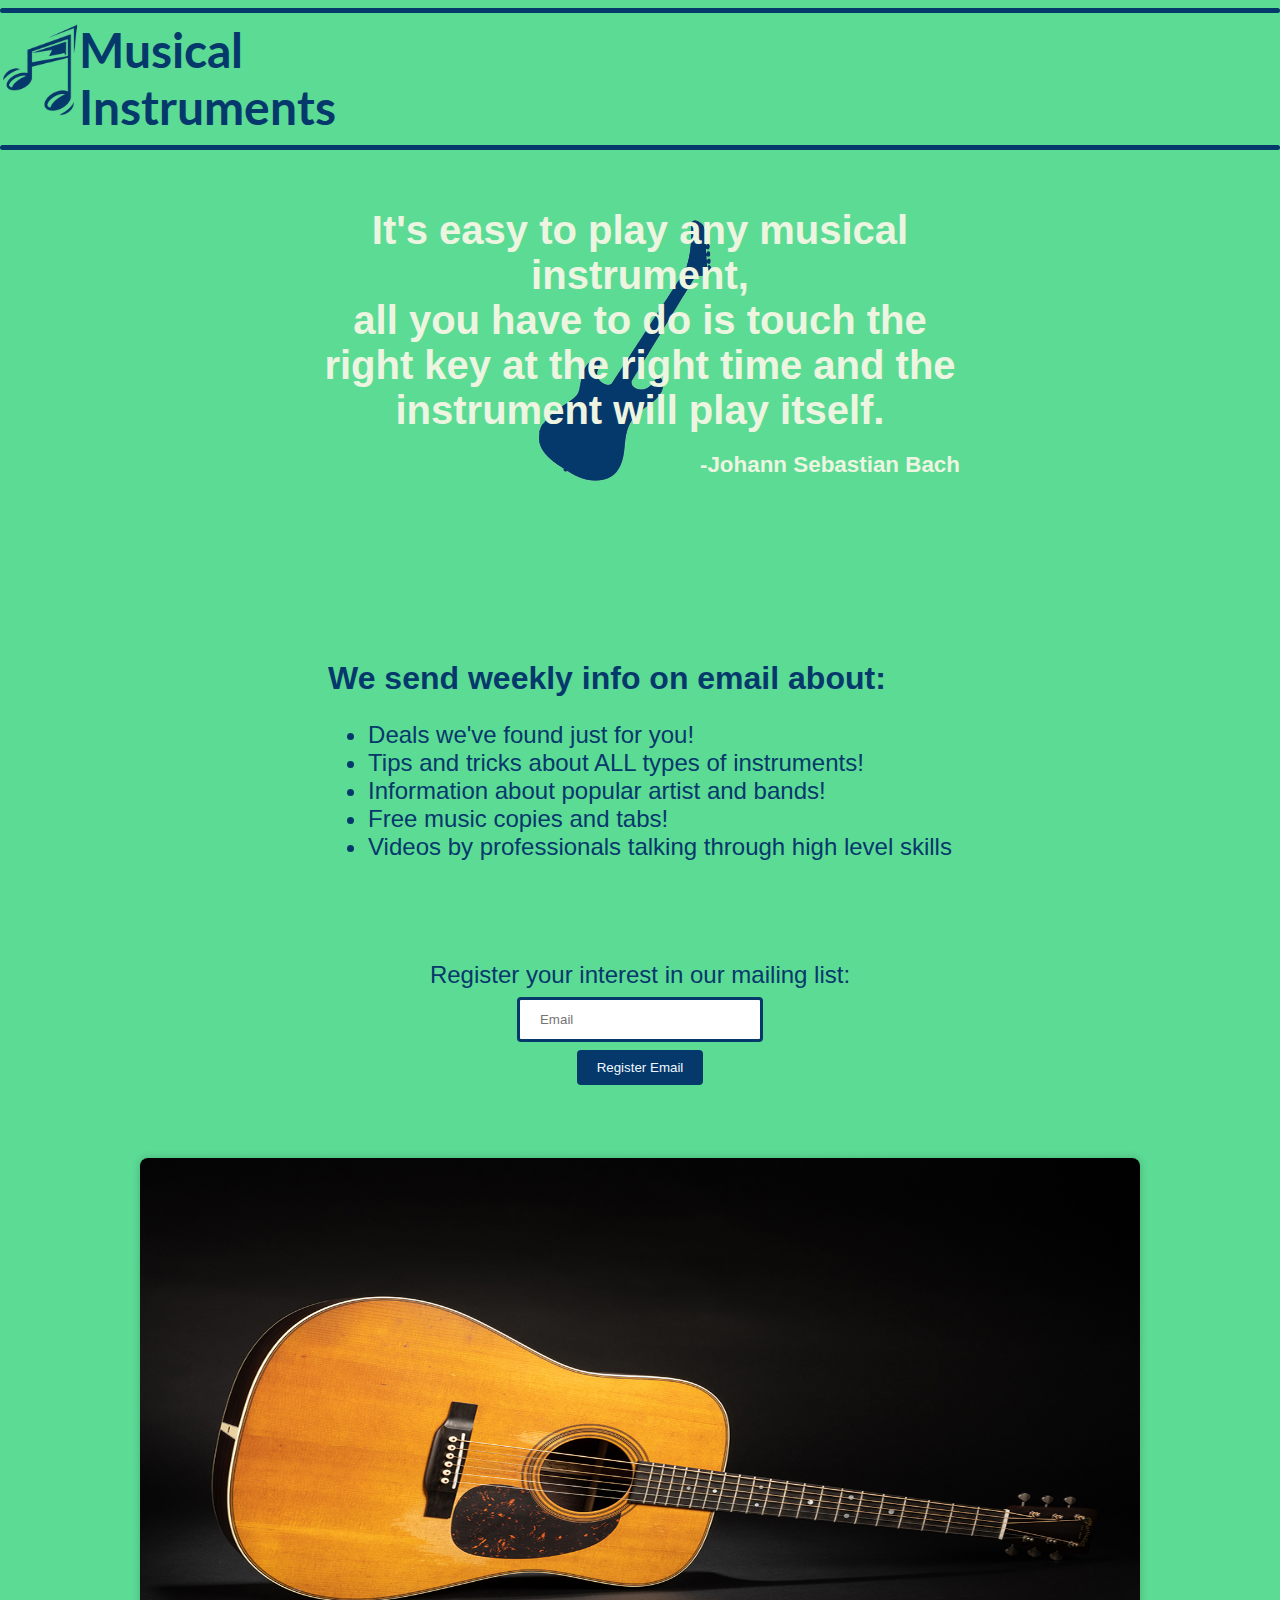
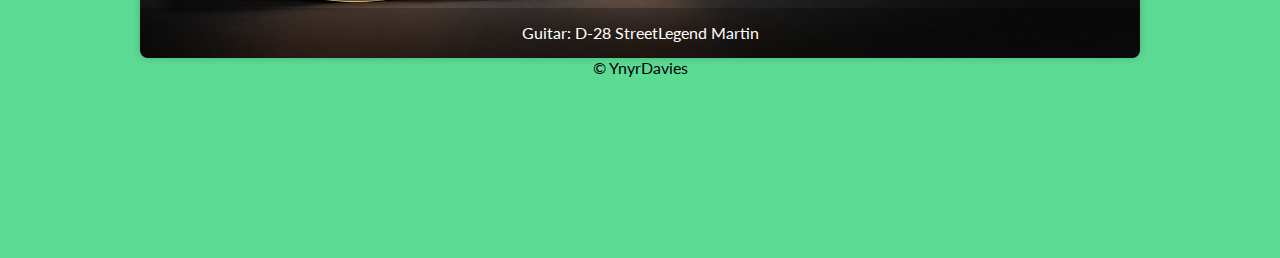
==== index.html @ 2758b24d "Yes" ====
<!DOCTYPE html>
<html lang="en">
<head>
    <meta charset="UTF-8">
    <meta name="A website about musical instruments">
    <meta http-equiv="X-UA-Compatible" content="IE=edge">
    <meta name="viewport" content="width=device-width, initial-scale=1.0">
    <title>Musical Instruments | Home </title>
    <link rel="icon" href="assets/icon.png">

    <link rel="stylesheet" href="css/style.css">
    <link rel="stylesheet" href="css/carousel.css">
    <script defer type="text/javascript" src="js/carousel.js"></script>
    <script defer type="text/javascript" src="js/burgerMenu.js"></script>   

    <link rel="preconnect" href="https://fonts.googleapis.com">
    <link rel="preconnect" href="https://fonts.gstatic.com" crossorigin>
    <link href="https://fonts.googleapis.com/css2?family=Lato&display=swap" rel="stylesheet">
    <link rel="stylesheet" href="https://cdnjs.cloudflare.com/ajax/libs/font-awesome/6.3.0/css/all.min.css" integrity="sha512-SzlrxWUlpfuzQ+pcUCosxcglQRNAq/DZjVsC0lE40xsADsfeQoEypE+enwcOiGjk/bSuGGKHEyjSoQ1zVisanQ==" crossorigin="anonymous" referrerpolicy="no-referrer" />
</head>
<body >
    
    <div class="fixer">
        <hr>
    </div>      
    <header>
        
        <div class="main-menu">
            <div class="logo">
                <a href="/"><img class="logo-img" src="assets/icon.png" alt="icon"></a>
                <a class ="logo-text" href="index.html">Musical<br>Instruments</a>
            </div>
            <div class="burger-section">
                <button type="checkbox" class="burger fa-solid fa-bars" id="menuButton"></button>
            </div>
            <nav>
                <ul >
                    <li><a href="strings.html">Strings</a></li>
                    <li><a href="percussion.html">Percussion</a></li>
                    <li><a href="brass.html">Brass</a></li>
                    <li><a href="woodwind.html">Woodwind</a></li>
                    <li><a href="gallery.html">Gallery</a></li>
                </ul>
            </nav>
        </div>        
    </header>
    <div class="fixer">
        <hr>
    </div>
    <main> 
        <nav class="burgerMenuList" id="burgerMenuList">
            <ul id="burger-menu">
                <li><a href="/">Home</a></li>
                <li><a href="strings.html">Strings</a></li>
                <li><a href="percussion.html">Percussion</a></li>
                <li><a href="brass.html">Brass</a></li>
                <li><a href="woodwind.html">Woodwind</a></li>
                <li><a href="gallery.html">Gallery</a></li>
            </ul>
        </nav>       
        <section class="headline">
            <h1 class="quote">It's easy to play any musical instrument,<br> all you have to do is touch the right key at the right time and the instrument will play itself.</h1>
            <h2 class="quotee">-Johann Sebastian Bach</h2>
        </section>
        <div class = "email">
            <h1>We send weekly info on email about:</h1>
            <ul class ="email-info">
                <li>Deals we've found just for you!</li>
                <li>Tips and tricks about ALL types of instruments!</li>
                <li>Information about popular artist and bands!</li>
                <li>Free music copies and tabs!</li>
                <li>Videos by professionals talking through high level skills</li>
            </ul>
            <form class="email-form">
                <label for="email">Register your interest in our mailing list:</label>
                <input type="text" id="emailForm" class="email-form" placeholder="Email"/>
                <button type="submit" class="button" id="addEmail">
                    <i class="fas fa-plus"></i>
                    <span>Register Email</span>
                </button>
            </form>
        </div> 
        
    </main>
    
    <div class="carousel">
        <nav>
        <a href="#" id="carouselPrev">&#x2B05;</a> <!-- &lt; is the < symbol -->
        <a href="#" id="carouselNext">&#x2B95;</a> <!-- &gt; is the > symbol -->
        </nav>
        
        <!-- Carousel image container -->
        <div class="carousel-images" id="carouselImages"></div>
        
        <!-- Carousel image captions -->
        <p class="carousel-caption" id="carouselCaption"></p>
    </div>
    <div class="insImg">
        <img class="img" src="assets/instruments.png" alt="Instruments">
    </div>
    
    <footer>
        &copy YnyrDavies
    </footer>
    
</script>
</body>
</html>
---- css/style.css ----
body {
    overflow-x: hidden;
}
body {
    background-color: #5CDB95;
    margin: 0px;
    padding: 0px;
    font-family: 'Lato', sans-serif;
    position: relative;
}
main {
    min-height: 1000px;
}
.main-menu {
    margin:0px;
    display:flex;
    justify-content: space-between;
    margin-bottom: 10px;
}
.logo {
    display: flex;
}
.logo-img {
    width:auto;
    height: 100px;
    margin: 0px;
    display: inline-block;
}
.logo-text {
    text-decoration: none;
    color: #05386B;
    font-size: 300%;
    font-weight: bold;
    display: inline-block;
}
.main-menu nav {
    margin-block: auto;
}
.main-menu ul {
    list-style-type: none;    
    margin: 0px;
    padding: 0px;
    display: flex;   
}
.main-menu li {
    margin: 5px;
    margin-inline: 30px;
}
.main-menu li a:hover {
    color: #275A8C;
}
.main-menu li:last-child {
    margin-right: 30px;
}
.main-menu ul a {
    display: inline-block;
    padding: 5px;
    text-decoration: none;
    color: #05386B;
    font-size: 200%;
}
hr {
    background-color: #05386B;
    height:5px;
    border: 0px;
    margin-inline: auto;
    border-radius: 5px;
    width:100%;
}
.fixer {
    min-width: 400px;
}
main{
    display: flex;
    height:fit-content;
    font-family: sans-serif;
}
.headline {
    background-image: url(../assets/guitar.png);
    background-color: transparent;
    background-repeat: no-repeat;
    background-position: top ;
    background-size: auto 100%;
    width:60%;
    display: inline-block;
    margin: 50px;
    margin-top: 125px;
    
}
.headline h1{
    text-align: center;
    color: #EDF5E1;
    font-family: sans-serif;
    font-size: 250%;
    width:50%;
    justify-content: center;
    margin: auto;
}
.headline h2 {
    color: #EDF5E1;
    font-family: sans-serif;
    font-size: 140%;
    display: flex;
    justify-content: right;
    margin-right: 25%;
}

.email h1 {
    margin-top: 80px;
    color: #05386B;
    font-weight: bold;
}
.email ul {
    color:#05386B;
    font-size: 150%;
}
.email-form {
    display: flex;
    flex-direction: column;
    align-items: center;
    margin-inline: auto ;
    margin-top: 100px;
}
.email-form label {
    color: #05386B;
    font-size: 150%;
}
.email-form input {
    padding: 12px 20px;
    margin: 8px 0;
    border-radius: 4px;
    border:3px solid #05386B;
    text-align: left;
    width: 350px;
}

.button {
    font-family: sans-serif;
    background-color: #05386B;
    color: aliceblue;
    border:0px;
    padding-block: 10px;
    padding-inline: 20px;
    border-radius: 4px;
    margin-bottom: 20px;
}
.button:hover {
    background-color: #275A8C;
}
footer {
    text-align: center;
    font-size: 120%;
    bottom: 0;
    width: 100%;
    height: 50px;
}

.title {
    justify-content: center;
    display: flex;
    color: #05386B;
    font-family: sans-serif;
    font-size: 400%;
    margin: 30px;
    font-weight: bold;
}
.quote {
    text-align: center;
    color: #EDF5E1;
    font-family: sans-serif;
    font-size: 350%;
}
.quotee{
    text-align: center;
    color: #EDF5E1;
    font-family: sans-serif;
    font-size: 140%;
    margin-left: 20%;
}
.instrument-description {
    margin-left: 10%;
    font-size: 120%;
    color:#05386B;
    font-weight: bold;
    text-align: center;
    width:40%;
}
.instrument-img {
    float:right;
    display:inline-flex;
    width:500px
}
.burger {
    visibility: hidden;
    color: #05386B;
    font-size: 40px;
    background-color: transparent;
    border-color: transparent;
    height: 0px;
}
.burger:hover {
    color: #275A8C;
}
.burger-section {
    margin:auto;
    margin-right: 0px; 
    text-align: right;
}

.burgerMenuList {  
    position: absolute;
    right:-1000px;
    background-color: rgba(5, 56, 107,1);
    height: 100%;
    display: none;    
}
.burgerMenuList nav {
    margin-block: auto;
}
.burgerMenuList ul {
    list-style-type: none;    
    margin: 0px;
    padding: 0px; 
}
.burgerMenuList li {
    margin: 5px;
    margin-inline: 30px;
}
.burgerMenuList li a:hover {
    color: #275A8C;
}
.burgerMenuList ul a {
    display: inline-block;
    padding: 5px;
    text-decoration: none;
    color: white;
    font-size: 200%;
    
}
.insImg {
    width:100%;
    display: none;
}
.img {
    width:100%;
}
@media (max-width:350px) and (min-width:201px) {
    main {
        flex-direction: column;
    }
    .headline {
        margin:auto;
        margin-top:50px;
        margin-bottom: 30px;
        width: 100%;
        font-size: 40%;
    }
    .email {
        margin: auto;
        font-size: 30%;
    }
    .email-form {
        margin-top:10px
    }
    .email-form input {
        width: 60px;
        height: 1px;
    }
    .main-menu li {
        display:none;
    }
    .button {
        padding-block: 5px;
        padding-inline: 10px;
        border-radius: 4px;
        margin-bottom: 20px;
    }
    .burger {
        visibility: visible;
        margin-left:auto;
    }
    .logo-img {
        width:auto;
        height: 38px;
        margin: 0px;
        display: inline-block;
    }
    .logo-text {
        text-decoration: none;
        color: #05386B;
        font-size:100%;
        font-weight: bold;
        display: inline-block;
    }
    footer {
        font-size: 60%;
    }
    .burgerMenuList {
        display: block;
    }

}
@media (max-width:1000px) {
    .insImg{
      display: block;
    }

  }
@media (max-width:700px) and (min-width:351px) {
    main {
        flex-direction: column;
    }
    .headline {
        margin:auto;
        margin-top:50px;
        margin-bottom: 30px;
        width: 100%;
        font-size: 60%;
    }
    .email {
        margin: auto;
        font-size: 60%;
    }
    .email-form input {
        width: 200px;
    }
    .main-menu li {
        display:none;
    }
    .burger {
        visibility: visible;
        margin-left:auto;
    }
    .logo-img {
        width:auto;
        height: 75px;
        margin: 0px;
        display: inline-block;
    }
    .logo-text {
        text-decoration: none;
        color: #05386B;
        font-size: 200%;
        font-weight: bold;
        display: inline-block;
    }
    .footer {
        font-size: 80%;
    }
    .burgerMenuList {
        display: block;
    }
}
@media (max-width:1300px) and (min-width:701px) {
    main {
        flex-direction: column;
    }
    .headline {
        margin:auto;
        margin-top:50px;
        margin-bottom: 30px;
        width: 100%;
        font-size: 100%;
    }
    .email {
        margin: auto;
        font-size: 100%;
    }
    .email-form input {
        width: 200px;
    }
    .main-menu li {
        display:none;
    }
    .burger {
        visibility: visible;
        margin-left:auto;
    }
    footer {
        font-size: 100%;
    }
    .burgerMenuList {
        display: block;
    }
} 

@media (max-width:1400px) and (min-width: 1301px) {
    main {
        flex-direction: column;
    }
    .headline {
        margin:auto;
        margin-top:50px;
        margin-bottom: 30px;
        width: 100%;
        font-size: 120%;
    }
    .email {
        margin: auto;
        font-size: 120%;
    }
    .email-form input {
        width: 240px;
    }
    footer {
        font-size: 120%;
    }
}
---- css/carousel.css ----
.carousel {
    position: relative;
    width: 1000px;
    height: 500px;
    overflow: hidden;
    margin: auto;
    border-radius: 8px;
    box-shadow: 0px 0px 8px rgba(0,0,0,0.2);
  }
 .carousel-images {    
    position: absolute;    
    z-index: 1;
    left: 0;
    width: 9000px; 
    height: 500px;
    transition: left .5s ease-in-out;
  }

  .carousel-images img {
    width: 1000px;
    height: 500px;
  }
  .carousel nav {
    display: flex;
    justify-content: space-between;    
    position: absolute;
    z-index: 2;
    width: 1000px;
    height: 450px;    
    line-height: 450px;
  }
  .carousel nav a {
    text-decoration: none;
    color: #FFF;
    font-weight: bold;
    font-size: 30pt;
    padding: 0px 25px;
    transition: all .25s ease;
    opacity: 0;
    background-color: rgba(0,0,0,0);
  }
  
  .carousel nav:hover a {   
    transition: all .25s ease;
    opacity: 1;
    background-color: rgba(0,0,0,0.15);
  }
  .carousel-caption {
    position: absolute;
    z-index: 3;
    bottom: 0;
    text-align: center;
    width: 100%;
    color: white;
    background-color: rgba(0,0,0,0.25);
    height: 50px;
    line-height: 50px;
    margin: 0px;
}
@media (max-width:1000px) {
  .carousel {
    display: none;
  }
}
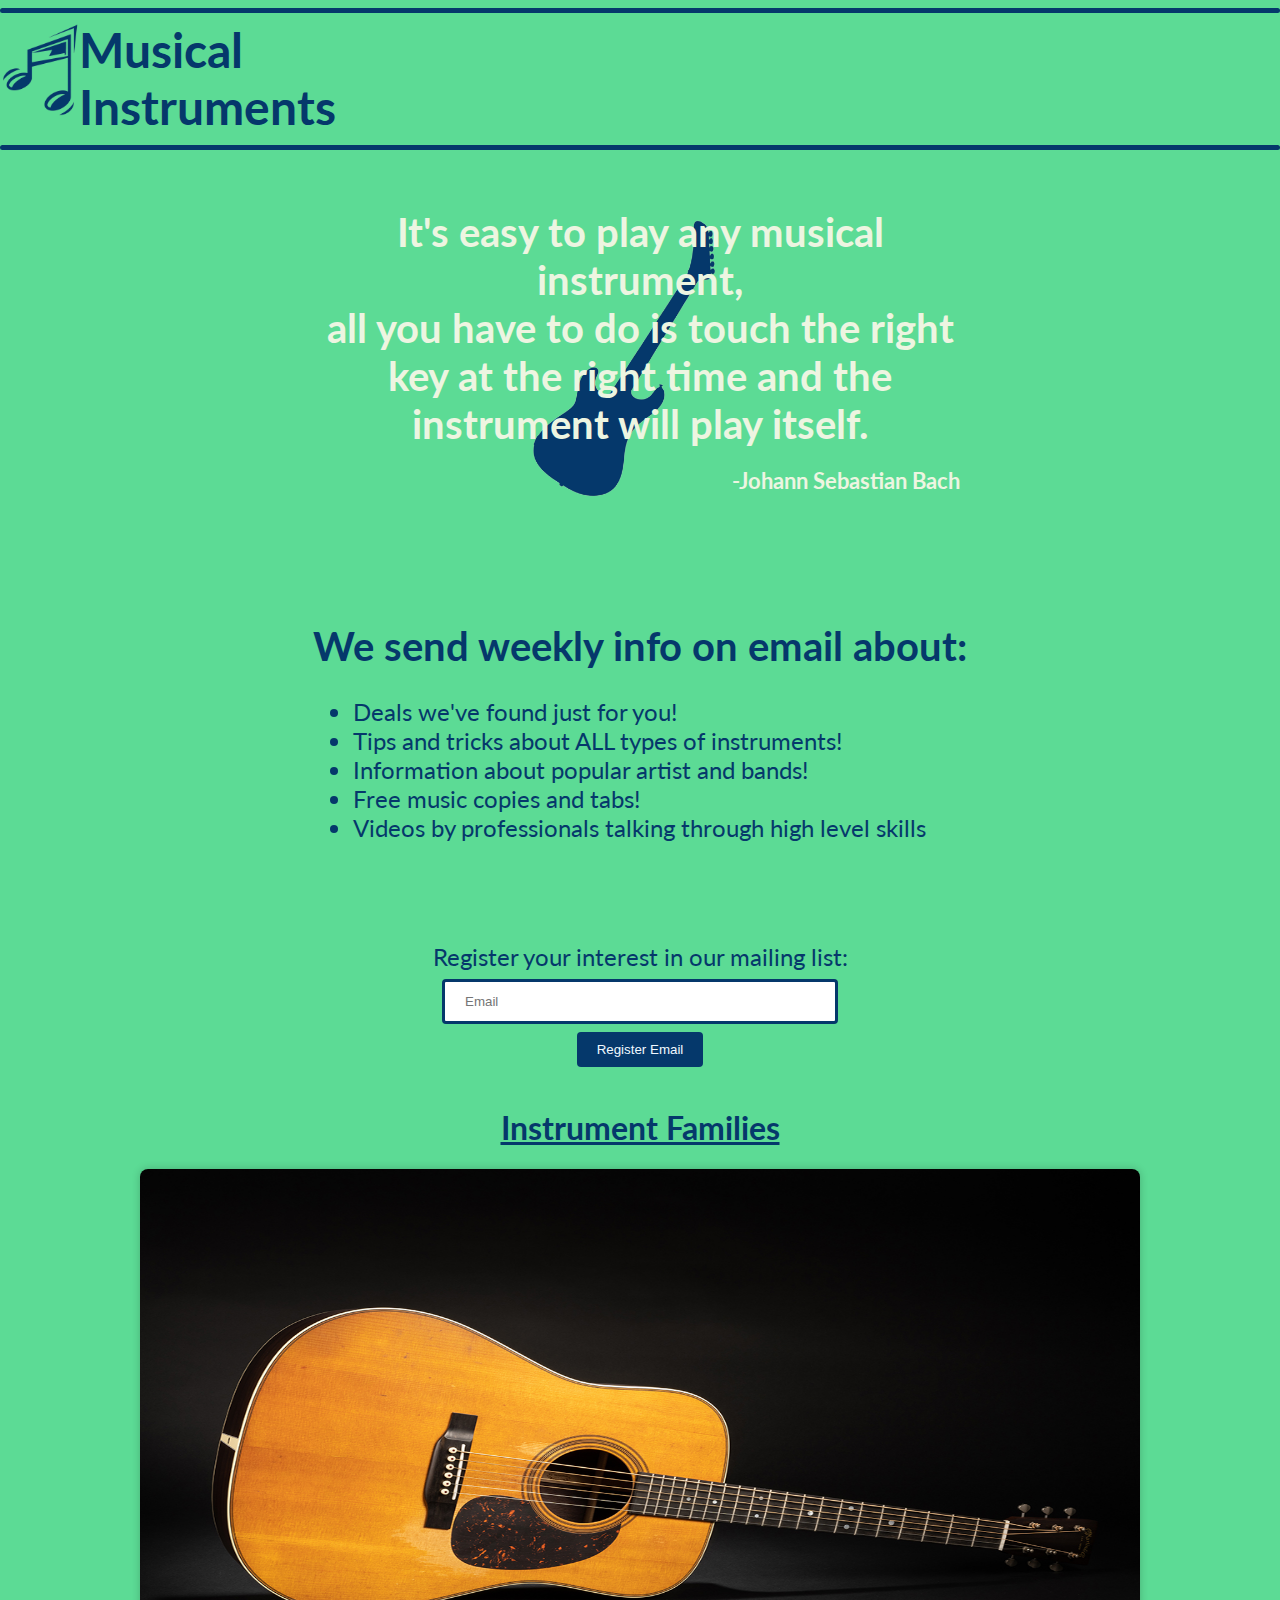
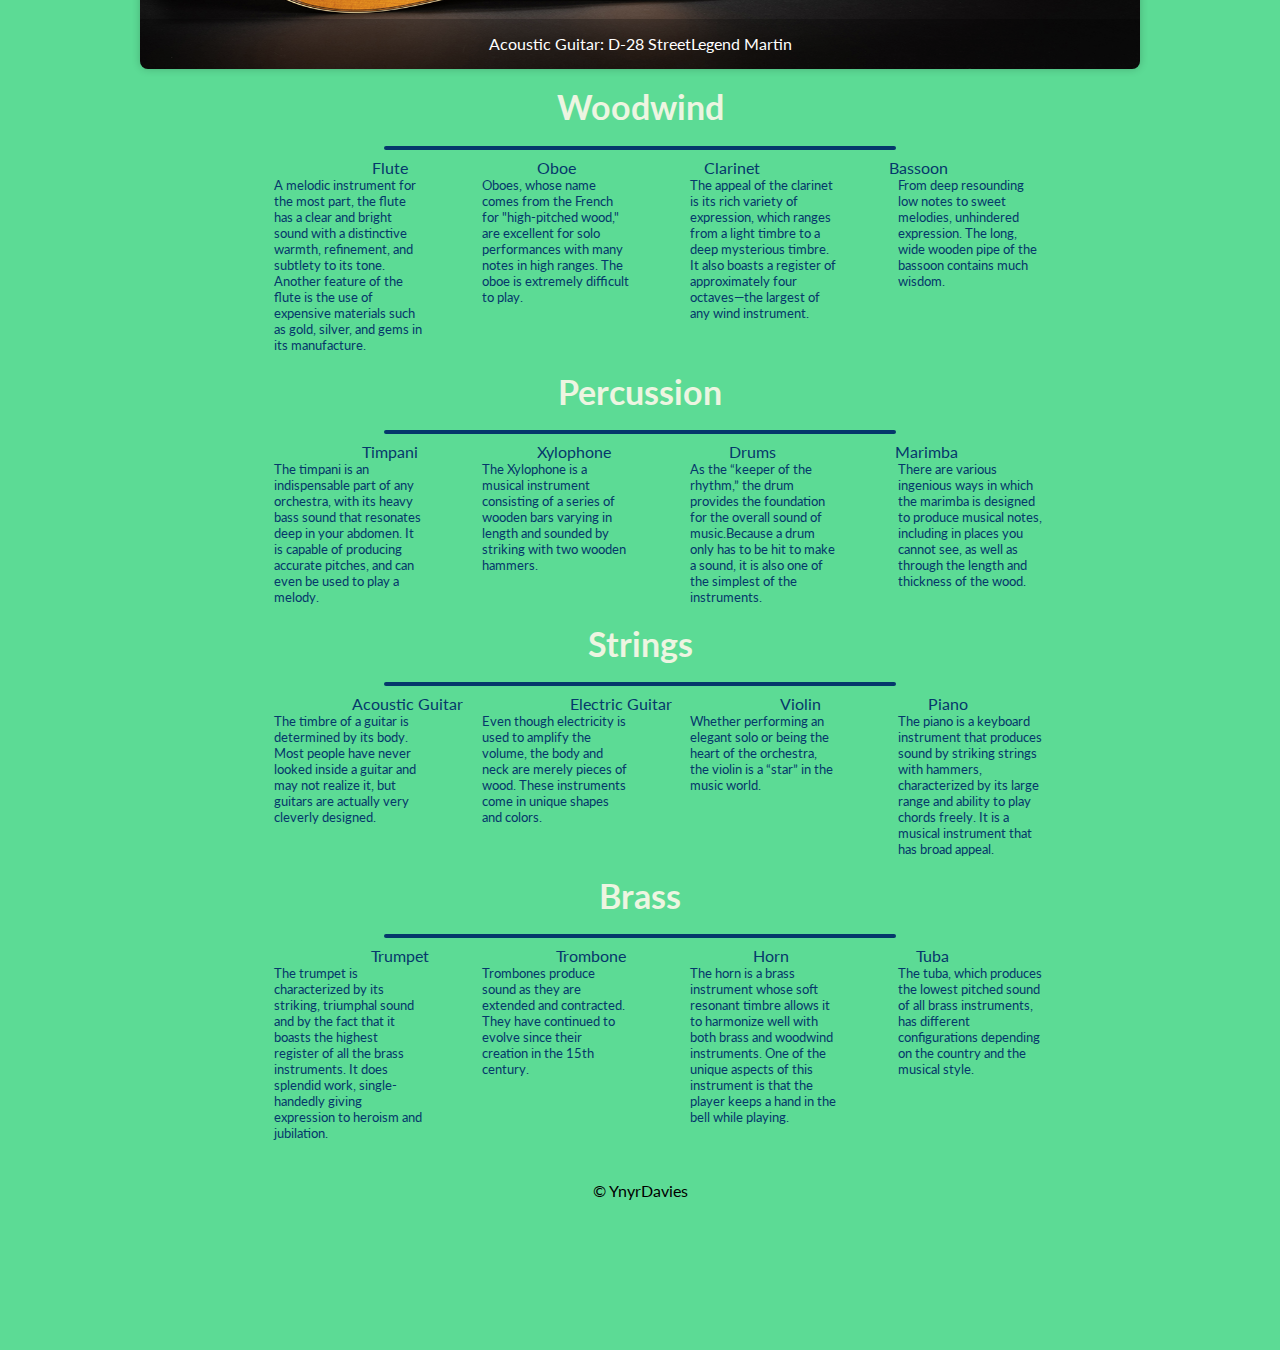
==== commit abb73d11: "Yes" ====
--- a/index.html
+++ b/index.html
@@ -10,6 +10,7 @@
 
     <link rel="stylesheet" href="css/style.css">
     <link rel="stylesheet" href="css/carousel.css">
+    <link rel="stylesheet" href="css/burgerMenu.css">
     <script defer type="text/javascript" src="js/carousel.js"></script>
     <script defer type="text/javascript" src="js/burgerMenu.js"></script>   
 
@@ -18,13 +19,11 @@
     <link href="https://fonts.googleapis.com/css2?family=Lato&display=swap" rel="stylesheet">
     <link rel="stylesheet" href="https://cdnjs.cloudflare.com/ajax/libs/font-awesome/6.3.0/css/all.min.css" integrity="sha512-SzlrxWUlpfuzQ+pcUCosxcglQRNAq/DZjVsC0lE40xsADsfeQoEypE+enwcOiGjk/bSuGGKHEyjSoQ1zVisanQ==" crossorigin="anonymous" referrerpolicy="no-referrer" />
 </head>
-<body >
-    
-    <div class="fixer">
-        <hr>
-    </div>      
+<body >     
     <header>
-        
+        <div class="hr-fixer">
+            <hr>
+        </div>         
         <div class="main-menu">
             <div class="logo">
                 <a href="/"><img class="logo-img" src="assets/icon.png" alt="icon"></a>
@@ -42,67 +41,124 @@
                     <li><a href="gallery.html">Gallery</a></li>
                 </ul>
             </nav>
-        </div>        
-    </header>
-    <div class="fixer">
-        <hr>
-    </div>
+        </div> 
+        <div class="hr-fixer">
+            <hr>
+        </div>       
+    </header>    
     <main> 
-        <nav class="burgerMenuList" id="burgerMenuList">
-            <ul id="burger-menu">
-                <li><a href="/">Home</a></li>
-                <li><a href="strings.html">Strings</a></li>
-                <li><a href="percussion.html">Percussion</a></li>
-                <li><a href="brass.html">Brass</a></li>
-                <li><a href="woodwind.html">Woodwind</a></li>
-                <li><a href="gallery.html">Gallery</a></li>
+        <div class="wrapper">
+            <nav class="burgerMenuList" id="burgerMenuList">
+                <ul id="burger-menu">
+                    <li><a href="/">Home</a></li>
+                    <li><a href="strings.html">Strings</a></li>
+                    <li><a href="percussion.html">Percussion</a></li>
+                    <li><a href="brass.html">Brass</a></li>
+                    <li><a href="woodwind.html">Woodwind</a></li>
+                    <li><a href="gallery.html">Gallery</a></li>
+                </ul>
+            </nav>       
+            <section class="theQuote">
+                <h1 class="quote">It's easy to play any musical instrument,<br> all you have to do is touch the right key at the right time and the instrument will play itself.</h1>
+                <h2 class="quotee">-Johann Sebastian Bach</h2>
+            </section>
+            <div class = "email">
+                <h1>We send weekly info on email about:</h1>
+                <ul class ="email-info">
+                    <li>Deals we've found just for you!</li>
+                    <li>Tips and tricks about ALL types of instruments!</li>
+                    <li>Information about popular artist and bands!</li>
+                    <li>Free music copies and tabs!</li>
+                    <li>Videos by professionals talking through high level skills</li>
+                </ul>
+                <form class="email-form">
+                    <label for="email">Register your interest in our mailing list:</label>
+                    <input type="text" id="emailForm" class="email-form" placeholder="Email"/>
+                    <button type="submit" class="button" id="addEmail">
+                        <i class="fas fa-plus"></i>
+                        <span>Register Email</span>
+                    </button>
+                </form>
+            </div>
+        </div>
+        <h1><u>Instrument Families</u></h1>
+        <div class="carousel">
+            <nav>
+            <a href="#" id="carouselPrev">&#x2B05;</a> <!-- &lt; is the < symbol -->
+            <a href="#" id="carouselNext">&#x2B95;</a> <!-- &gt; is the > symbol -->
+            </nav>
+            
+            <!-- Carousel image container -->
+            <div class="carousel-images" id="carouselImages"></div>
+            
+            <!-- Carousel image captions -->
+            <p class="carousel-caption" id="carouselCaption"></p>
+        </div>
+        <div class="ins-Img">
+            <img class="index-img" src="assets/instruments.png" alt="Instruments">
+        </div>
+        <div class="instrument-group-list">            
+            <h2><a href="woodwind.html">Woodwind</a></h2>
+            <hr>
+            <ul class="ins-titles">
+                <li><a href="woodwind.html#flute">Flute</a></li>
+                <li><a href="woodwind.html#oboe">Oboe</a></li>
+                <li><a href="woodwind.html#clarinet">Clarinet</a></li>
+                <li><a href="woodwind.html#bassoon">Bassoon</a></li>
             </ul>
-        </nav>       
-        <section class="headline">
-            <h1 class="quote">It's easy to play any musical instrument,<br> all you have to do is touch the right key at the right time and the instrument will play itself.</h1>
-            <h2 class="quotee">-Johann Sebastian Bach</h2>
-        </section>
-        <div class = "email">
-            <h1>We send weekly info on email about:</h1>
-            <ul class ="email-info">
-                <li>Deals we've found just for you!</li>
-                <li>Tips and tricks about ALL types of instruments!</li>
-                <li>Information about popular artist and bands!</li>
-                <li>Free music copies and tabs!</li>
-                <li>Videos by professionals talking through high level skills</li>
+            <ul class="ins-info">
+                <li><a href="woodwind.html#flute"><span>A melodic instrument for the most part, the flute has a clear and bright sound with a distinctive warmth, refinement, and subtlety to its tone. Another feature of the flute is the use of expensive materials such as gold, silver, and gems in its manufacture.</span></a></li>
+                <li><a href="woodwind.html#oboe"><span>Oboes, whose name comes from the French for "high-pitched wood," are excellent for solo performances with many notes in high ranges. The oboe is extremely difficult to play.</span></a></li>
+                <li><a href="woodwind.html#clarinet"><span>The appeal of the clarinet is its rich variety of expression, which ranges from a light timbre to a deep mysterious timbre. It also boasts a register of approximately four octaves—the largest of any wind instrument.</span></a></li>
+                <li><a href="woodwind.html#bassoon"><span>From deep resounding low notes to sweet melodies, unhindered expression. The long, wide wooden pipe of the bassoon contains much wisdom.</span></a></li>
             </ul>
-            <form class="email-form">
-                <label for="email">Register your interest in our mailing list:</label>
-                <input type="text" id="emailForm" class="email-form" placeholder="Email"/>
-                <button type="submit" class="button" id="addEmail">
-                    <i class="fas fa-plus"></i>
-                    <span>Register Email</span>
-                </button>
-            </form>
-        </div> 
-        
+            <h2><a href="percussion.html">Percussion</a></h2>
+            <hr>
+            <ul class="ins-titles">
+                <li><a href="percussion.html#timpani">Timpani</a></li>
+                <li><a href="percussion.html#xylophone">Xylophone</a></li>
+                <li><a href="percussion.html#drums">Drums</a></li>
+                <li><a href="percussion.html#marimba">Marimba</a></li>
+            </ul>
+            <ul class="ins-info">
+                <li><a href="percussion.html#timpani"><span>The timpani is an indispensable part of any orchestra, with its heavy bass sound that resonates deep in your abdomen. It is capable of producing accurate pitches, and can even be used to play a melody.</span></a></li>
+                <li><a href="percussion.html#xylophone"><span>The Xylophone is a musical instrument consisting of a series of wooden bars varying in length and sounded by striking with two wooden hammers.</span></a></li>
+                <li><a href="percussion.html#drums"><span>As the “keeper of the rhythm,” the drum provides the foundation for the overall sound of music.Because a drum only has to be hit to make a sound, it is also one of the simplest of the instruments.</span></a></li>
+                <li><a href="percussion.html#marimba"><span>There are various ingenious ways in which the marimba is designed to produce musical notes, including in places you cannot see, as well as through the length and thickness of the wood.</span></a></li>
+            </ul>
+            <h2><a href="strings.html">Strings</a></h2>
+            <hr>
+            <ul class="ins-titles">
+                <li><a href="strings.html#acousticGuitar">Acoustic Guitar</a></li>
+                <li><a href="strings.html#electricGuitar">Electric Guitar</a></li>
+                <li><a href="strings.html#violin">Violin</a></li>
+                <li><a href="strings.html#piano">Piano</a></li>
+            </ul>
+            <ul class="ins-info">
+                <li><a href="strings.html#acousticGuitar"><span>The timbre of a guitar is determined by its body. Most people have never looked inside a guitar and may not realize it, but guitars are actually very cleverly designed. </span></a></li>
+                <li><a href="strings.html#electricGuitar"><span>Even though electricity is used to amplify the volume, the body and neck are merely pieces of wood. These instruments come in unique shapes and colors.</span></a></li>
+                <li><a href="strings.html#violin"><span>Whether performing an elegant solo or being the heart of the orchestra, the violin is a “star” in the music world.</span></a></li>
+                <li><a href="strings.html#piano"><span>The piano is a keyboard instrument that produces sound by striking strings with hammers, characterized by its large range and ability to play chords freely. It is a musical instrument that has broad appeal.</span></a></li>
+            </ul>
+            <h2><a href="brass.html">Brass</a></h2>
+            <hr>
+            <ul class="ins-titles">
+                <li><a href="brass.html#trumpet">Trumpet</a></li>
+                <li><a href="brass.html#trombone">Trombone</a></li>
+                <li><a href="brass.html#horn">Horn</a></li>
+                <li><a href="brass.html#tuba">Tuba</a></li>
+            </ul>
+            <ul class="ins-info">
+                <li><a href="brass.html#trumpet"><span>The trumpet is characterized by its striking, triumphal sound and by the fact that it boasts the highest register of all the brass instruments. It does splendid work, single-handedly giving expression to heroism and jubilation.</span></a></li>
+                <li><a href="brass.html#trombone"><span>Trombones produce sound as they are extended and contracted. They have continued to evolve since their creation in the 15th century.</span></a></li>
+                <li><a href="brass.html#horn"><span>The horn is a brass instrument whose soft resonant timbre allows it to harmonize well with both brass and woodwind instruments. One of the unique aspects of this instrument is that the player keeps a hand in the bell while playing. </span></a></li>
+                <li><a href="brass.html#tuba"><span>The tuba, which produces the lowest pitched sound of all brass instruments, has different configurations depending on the country and the musical style.</span></a></li>
+            </ul>
+        </div>
     </main>
     
-    <div class="carousel">
-        <nav>
-        <a href="#" id="carouselPrev">&#x2B05;</a> <!-- &lt; is the < symbol -->
-        <a href="#" id="carouselNext">&#x2B95;</a> <!-- &gt; is the > symbol -->
-        </nav>
-        
-        <!-- Carousel image container -->
-        <div class="carousel-images" id="carouselImages"></div>
-        
-        <!-- Carousel image captions -->
-        <p class="carousel-caption" id="carouselCaption"></p>
-    </div>
-    <div class="insImg">
-        <img class="img" src="assets/instruments.png" alt="Instruments">
-    </div>
-    
     <footer>
-        &copy YnyrDavies
+        <p>&copy; YnyrDavies</p>
     </footer>
-    
-</script>
 </body>
 </html>--- a/css/style.css
+++ b/css/style.css
@@ -1,7 +1,5 @@
 body {
     overflow-x: hidden;
-}
-body {
     background-color: #5CDB95;
     margin: 0px;
     padding: 0px;
@@ -9,131 +7,30 @@
     position: relative;
 }
 main {
-    min-height: 1000px;
-}
-.main-menu {
-    margin:0px;
-    display:flex;
-    justify-content: space-between;
-    margin-bottom: 10px;
-}
-.logo {
-    display: flex;
-}
-.logo-img {
-    width:auto;
-    height: 100px;
-    margin: 0px;
-    display: inline-block;
-}
-.logo-text {
-    text-decoration: none;
-    color: #05386B;
-    font-size: 300%;
-    font-weight: bold;
-    display: inline-block;
-}
-.main-menu nav {
-    margin-block: auto;
-}
-.main-menu ul {
-    list-style-type: none;    
-    margin: 0px;
-    padding: 0px;
-    display: flex;   
-}
-.main-menu li {
-    margin: 5px;
-    margin-inline: 30px;
-}
-.main-menu li a:hover {
-    color: #275A8C;
-}
-.main-menu li:last-child {
-    margin-right: 30px;
-}
-.main-menu ul a {
-    display: inline-block;
-    padding: 5px;
-    text-decoration: none;
-    color: #05386B;
-    font-size: 200%;
-}
-hr {
-    background-color: #05386B;
+    min-height: 200px;
+    width: auto;
+    height:fit-content;
+}
+h1 {
+    color:#05386B;
+    font-size: 500%;
+    display: flex;
+    justify-content: center;
+}
+h2 {
+    color: #EDF5E1;
+    font-size: 140%;
+    display: flex;
+    justify-content: center;
+}
+.hr-fixer hr {
+    background-color:#05386B;
     height:5px;
     border: 0px;
     margin-inline: auto;
     border-radius: 5px;
     width:100%;
 }
-.fixer {
-    min-width: 400px;
-}
-main{
-    display: flex;
-    height:fit-content;
-    font-family: sans-serif;
-}
-.headline {
-    background-image: url(../assets/guitar.png);
-    background-color: transparent;
-    background-repeat: no-repeat;
-    background-position: top ;
-    background-size: auto 100%;
-    width:60%;
-    display: inline-block;
-    margin: 50px;
-    margin-top: 125px;
-    
-}
-.headline h1{
-    text-align: center;
-    color: #EDF5E1;
-    font-family: sans-serif;
-    font-size: 250%;
-    width:50%;
-    justify-content: center;
-    margin: auto;
-}
-.headline h2 {
-    color: #EDF5E1;
-    font-family: sans-serif;
-    font-size: 140%;
-    display: flex;
-    justify-content: right;
-    margin-right: 25%;
-}
-
-.email h1 {
-    margin-top: 80px;
-    color: #05386B;
-    font-weight: bold;
-}
-.email ul {
-    color:#05386B;
-    font-size: 150%;
-}
-.email-form {
-    display: flex;
-    flex-direction: column;
-    align-items: center;
-    margin-inline: auto ;
-    margin-top: 100px;
-}
-.email-form label {
-    color: #05386B;
-    font-size: 150%;
-}
-.email-form input {
-    padding: 12px 20px;
-    margin: 8px 0;
-    border-radius: 4px;
-    border:3px solid #05386B;
-    text-align: left;
-    width: 350px;
-}
-
 .button {
     font-family: sans-serif;
     background-color: #05386B;
@@ -147,113 +44,212 @@
 .button:hover {
     background-color: #275A8C;
 }
+.page-title {
+    justify-content: center;
+    display: flex;
+    color: #05386B;
+    font-family: sans-serif;
+    font-size: 400%;
+    margin: 30px;
+    font-weight: bold;
+}
+
+.main-menu {
+    margin:0px;
+    display:flex;
+    justify-content: space-between;
+    margin-bottom: 10px;
+}
+.main-menu .logo {
+    display: flex;
+}
+.main-menu .logo-img {
+    width:auto;
+    height: 100px;
+    margin: 0px;
+    display: inline-block;
+}
+.main-menu .logo-text {
+    text-decoration: none;
+    color: #05386B;
+    font-size: 300%;
+    font-weight: bold;
+    display: inline-block;
+}
+.main-menu nav {
+    margin-block: auto;
+}
+.main-menu ul {
+    list-style-type: none;    
+    margin: 0px;
+    padding: 0px;
+    display: flex;   
+}
+.main-menu li {
+    margin: 5px;
+    margin-inline: 30px;
+}
+.main-menu li a:hover {
+    color: #275A8C;
+}
+.main-menu li:last-child {
+    margin-right: 30px;
+}
+.main-menu ul a {
+    display: inline-block;
+    padding: 5px;
+    text-decoration: none;
+    color: #05386B;
+    font-size: 200%;
+}
+
+
+
+
+.wrapper {
+    display:flex;
+}
+.theQuote {
+    background-image: url(../assets/guitar.png);
+    background-color: transparent;
+    background-repeat: no-repeat;
+    background-position: top ;
+    background-size:auto 80%;
+    width:60%;
+    display: inline-block;
+    margin: 50px;
+    margin-top: 125px;
+    
+}
+.quote{
+    text-align: center;
+    color: #EDF5E1;
+    font-size: 250%;
+    width:50%;
+    justify-content: center;
+    margin: auto;
+}
+.quotee {
+    color: #EDF5E1;
+    font-size: 140%;
+    display: flex;
+    justify-content: right;
+    margin-right: 25%;
+}
+
+
+main .email h1 {
+    margin-top: 80px;
+    color: #05386B;
+    font-weight: bold;
+    align-items: left;
+    font-size: 250%;
+}
+main .email ul {
+    color:#05386B;
+    font-size: 150%;
+}
+main .email-form {
+    display: flex;
+    flex-direction: column;
+    align-items: center;
+    margin-inline: auto ;
+    margin-top: 100px;
+}
+main .email-form label {
+    color: #05386B;
+    font-size: 150%;
+}
+main .email-form input {
+    padding: 12px 20px;
+    margin: 8px 0;
+    border-radius: 4px;
+    border:3px solid #05386B;
+    text-align: left;
+    width: 350px;
+}
+
+.ins-Img {
+    width:100%;
+    display: none;
+}
+.index-img {
+    width:100%;
+}
+
+.instrument-group-list h2 a {
+    text-decoration: none;
+    color: #EDF5E1;
+    font-size: 200%;
+}
+.instrument-group-list a:hover {
+    color: #275A8C;
+    background-color:  rgba(0,0,0,0.1);
+    border-radius: 10px;
+}
+.instrument-group-list hr {
+    background-color:#05386B;
+    height:4px;
+    border: 0px;
+    margin-inline: auto;
+    border-radius: 5px;
+    width:40%;
+}
+.ins-titles {
+    margin:auto;
+    display: flex;
+    list-style-type: none; 
+    width:65%;
+    justify-content: space-evenly;
+}
+.ins-titles a {
+    display: inline-block;
+    
+    text-decoration: none;
+    color: #05386B;
+    font-size: 200%;
+}
+
+.ins-info {
+    margin:auto;
+    display: flex;    
+    list-style-type: none; 
+    width:65%;
+}
+.ins-info li {
+    width:25%
+}
+.ins-info a {
+    display: flex;
+    padding-inline: 30px;
+    text-decoration: none;
+    color: #05386B;
+    font-size: 150%;
+}
+
+
 footer {
     text-align: center;
     font-size: 120%;
     bottom: 0;
     width: 100%;
-    height: 50px;
-}
-
-.title {
-    justify-content: center;
-    display: flex;
-    color: #05386B;
-    font-family: sans-serif;
-    font-size: 400%;
-    margin: 30px;
-    font-weight: bold;
-}
-.quote {
-    text-align: center;
-    color: #EDF5E1;
-    font-family: sans-serif;
-    font-size: 350%;
-}
-.quotee{
-    text-align: center;
-    color: #EDF5E1;
-    font-family: sans-serif;
-    font-size: 140%;
-    margin-left: 20%;
-}
-.instrument-description {
-    margin-left: 10%;
-    font-size: 120%;
-    color:#05386B;
-    font-weight: bold;
-    text-align: center;
-    width:40%;
-}
-.instrument-img {
-    float:right;
-    display:inline-flex;
-    width:500px
-}
-.burger {
-    visibility: hidden;
-    color: #05386B;
-    font-size: 40px;
-    background-color: transparent;
-    border-color: transparent;
-    height: 0px;
-}
-.burger:hover {
-    color: #275A8C;
-}
-.burger-section {
-    margin:auto;
-    margin-right: 0px; 
-    text-align: right;
-}
-
-.burgerMenuList {  
-    position: absolute;
-    right:-1000px;
-    background-color: rgba(5, 56, 107,1);
-    height: 100%;
-    display: none;    
-}
-.burgerMenuList nav {
-    margin-block: auto;
-}
-.burgerMenuList ul {
-    list-style-type: none;    
-    margin: 0px;
-    padding: 0px; 
-}
-.burgerMenuList li {
-    margin: 5px;
-    margin-inline: 30px;
-}
-.burgerMenuList li a:hover {
-    color: #275A8C;
-}
-.burgerMenuList ul a {
-    display: inline-block;
-    padding: 5px;
-    text-decoration: none;
-    color: white;
-    font-size: 200%;
-    
-}
-.insImg {
-    width:100%;
-    display: none;
-}
-.img {
-    width:100%;
-}
+}
+footer p {
+    margin-block: 40px;
+}
+
+
 @media (max-width:350px) and (min-width:201px) {
-    main {
+    .wrapper {
         flex-direction: column;
     }
-    .headline {
+    .theQuote {
         margin:auto;
         margin-top:50px;
         margin-bottom: 30px;
         width: 100%;
         font-size: 40%;
+        background-size:auto 100%;
     }
     .email {
         margin: auto;
@@ -274,10 +270,6 @@
         padding-inline: 10px;
         border-radius: 4px;
         margin-bottom: 20px;
-    }
-    .burger {
-        visibility: visible;
-        margin-left:auto;
     }
     .logo-img {
         width:auto;
@@ -295,27 +287,39 @@
     footer {
         font-size: 60%;
     }
-    .burgerMenuList {
-        display: block;
-    }
-
+    .ins-titles a{ 
+        font-size: 100%;
+    }
+    .ins-info a {
+        font-size: 80%;
+    }
+    .instrument-group-list h2 a {
+        font-size: 150%;
+    }
+    h1 {
+        color:#05386B;
+        font-size: 200%;
+        display: flex;
+        justify-content: center;
+    }
 }
 @media (max-width:1000px) {
     .insImg{
       display: block;
     }
-
-  }
+    
+}
 @media (max-width:700px) and (min-width:351px) {
-    main {
+    .wrapper {
         flex-direction: column;
     }
-    .headline {
+    .theQuote {
         margin:auto;
         margin-top:50px;
         margin-bottom: 30px;
         width: 100%;
         font-size: 60%;
+        background-size:auto 100%;
     }
     .email {
         margin: auto;
@@ -326,10 +330,6 @@
     }
     .main-menu li {
         display:none;
-    }
-    .burger {
-        visibility: visible;
-        margin-left:auto;
     }
     .logo-img {
         width:auto;
@@ -347,20 +347,38 @@
     .footer {
         font-size: 80%;
     }
-    .burgerMenuList {
-        display: block;
+    .ins-titles a{ 
+        font-size: 70%;
+    }
+    .ins-info a {
+        font-size: 45%;
+    }
+    .instrument-group-list h2 a {
+        font-size: 150%;
+    }
+    h1 {
+        color:#05386B;
+        font-size: 200%;
+        display: flex;
+        justify-content: center;
+    }
+}
+@media (max-width:1000px) {
+    .ins-info a {
+        padding-inline: 20px ;
     }
 }
 @media (max-width:1300px) and (min-width:701px) {
-    main {
+    .wrapper {
         flex-direction: column;
     }
-    .headline {
+    .theQuote {
         margin:auto;
         margin-top:50px;
         margin-bottom: 30px;
         width: 100%;
         font-size: 100%;
+        background-size:auto 100%;
     }
     .email {
         margin: auto;
@@ -372,32 +390,40 @@
     .main-menu li {
         display:none;
     }
-    .burger {
-        visibility: visible;
-        margin-left:auto;
-    }
     footer {
         font-size: 100%;
     }
-    .burgerMenuList {
-        display: block;
+    .ins-titles a{ 
+        font-size: 100%;
+    }
+    .ins-info a {
+        font-size: 80%;
+    }
+    .instrument-group-list h2 a {
+        font-size: 150%;
+    }
+    h1 {
+        color:#05386B;
+        font-size: 200%;
+        display: flex;
+        justify-content: center;
     }
 } 
 
 @media (max-width:1400px) and (min-width: 1301px) {
-    main {
+    .wrapper {
         flex-direction: column;
     }
-    .headline {
+    .theQuote {
         margin:auto;
         margin-top:50px;
         margin-bottom: 30px;
         width: 100%;
         font-size: 120%;
-    }
-    .email {
+        background-size:auto 100%;
+    }
+    main .email {
         margin: auto;
-        font-size: 120%;
     }
     .email-form input {
         width: 240px;
@@ -405,4 +431,13 @@
     footer {
         font-size: 120%;
     }
+    .ins-titles a{ 
+        font-size: 150%;
+    }
+    .ins-info a {
+        font-size: 100%;
+    }
+    .instrument-group-list h2 a {
+        font-size: 200%;
+    }
 }--- a/css/carousel.css
+++ b/css/carousel.css
@@ -6,6 +6,7 @@
     margin: auto;
     border-radius: 8px;
     box-shadow: 0px 0px 8px rgba(0,0,0,0.2);
+    
   }
  .carousel-images {    
     position: absolute;    
--- a/css/burgerMenu.css
+++ b/css/burgerMenu.css
@@ -0,0 +1,76 @@
+.burger {
+    visibility: hidden;
+    color: #05386B;
+    font-size: 40px;
+    background-color: transparent;
+    border-color: transparent;
+    height: 0px;
+}
+.burger:hover {
+    color: #275A8C;
+}
+.burger-section {
+    margin:auto;
+    margin-right: 0px; 
+    text-align: right;
+}
+
+.burgerMenuList {  
+    position: absolute;
+    right:-1000px;
+    background-color: rgba(5, 56, 107,1);
+    height: 100%;
+    display: none;    
+}
+.burgerMenuList nav {
+    margin-block: auto;
+}
+.burgerMenuList ul {
+    list-style-type: none;    
+    margin: 0px;
+    padding: 0px; 
+}
+.burgerMenuList li {
+    margin: 5px;
+    margin-inline: 30px;
+}
+.burgerMenuList li a:hover {
+    color: #275A8C;
+}
+.burgerMenuList ul a {
+    display: inline-block;
+    padding: 5px;
+    text-decoration: none;
+    color: white;
+    font-size: 200%;
+    
+}
+
+@media (max-width:350px) and (min-width:201px) {
+    .burger {
+        visibility: visible;
+        margin-left:auto;
+    }
+    .burgerMenuList {
+        display: block;
+    }
+}
+@media (max-width:700px) and (min-width:351px) {
+    .burger {
+        visibility: visible;
+        margin-left:auto;
+    }
+    .burgerMenuList {
+        display: block;
+    }
+}
+@media (max-width:1300px) and (min-width:701px) {
+    .burger {
+        visibility: visible;
+        margin-left:auto;
+    }
+    
+    .burgerMenuList {
+        display: block;
+    }
+} 
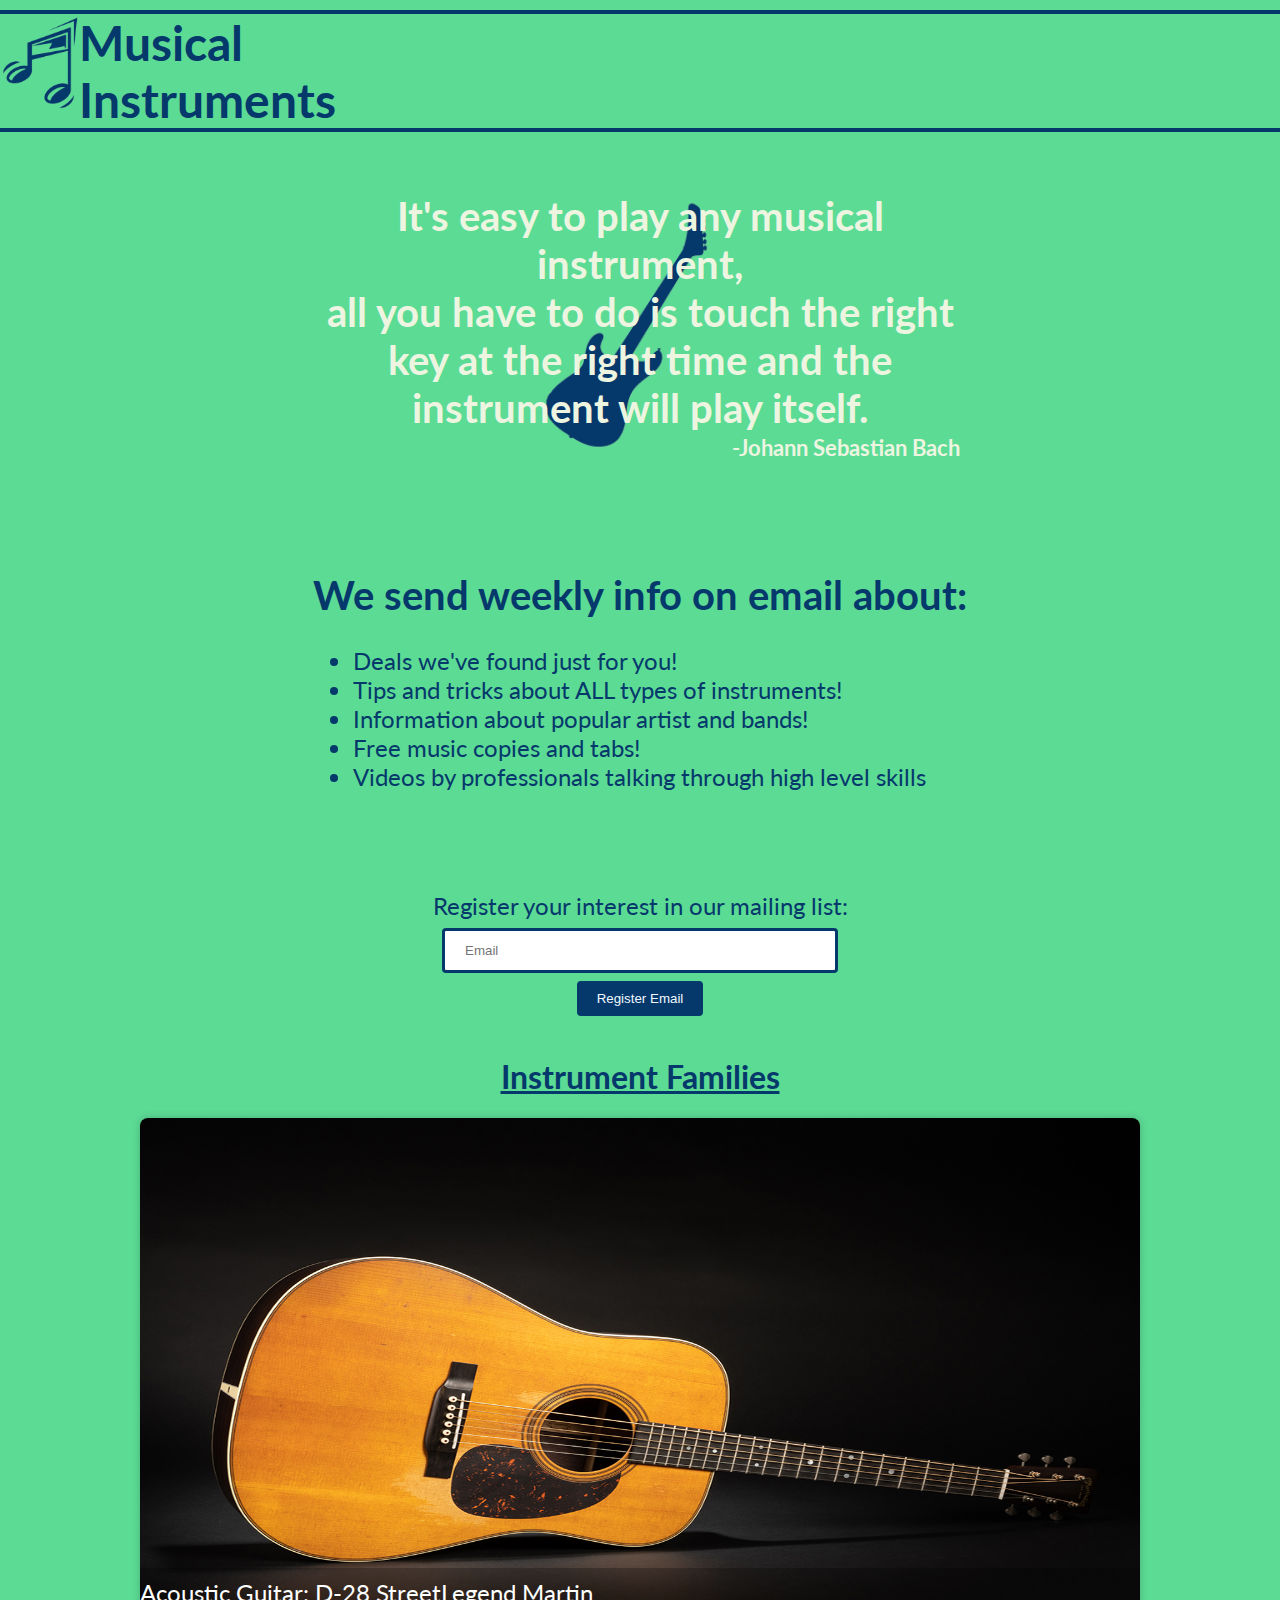
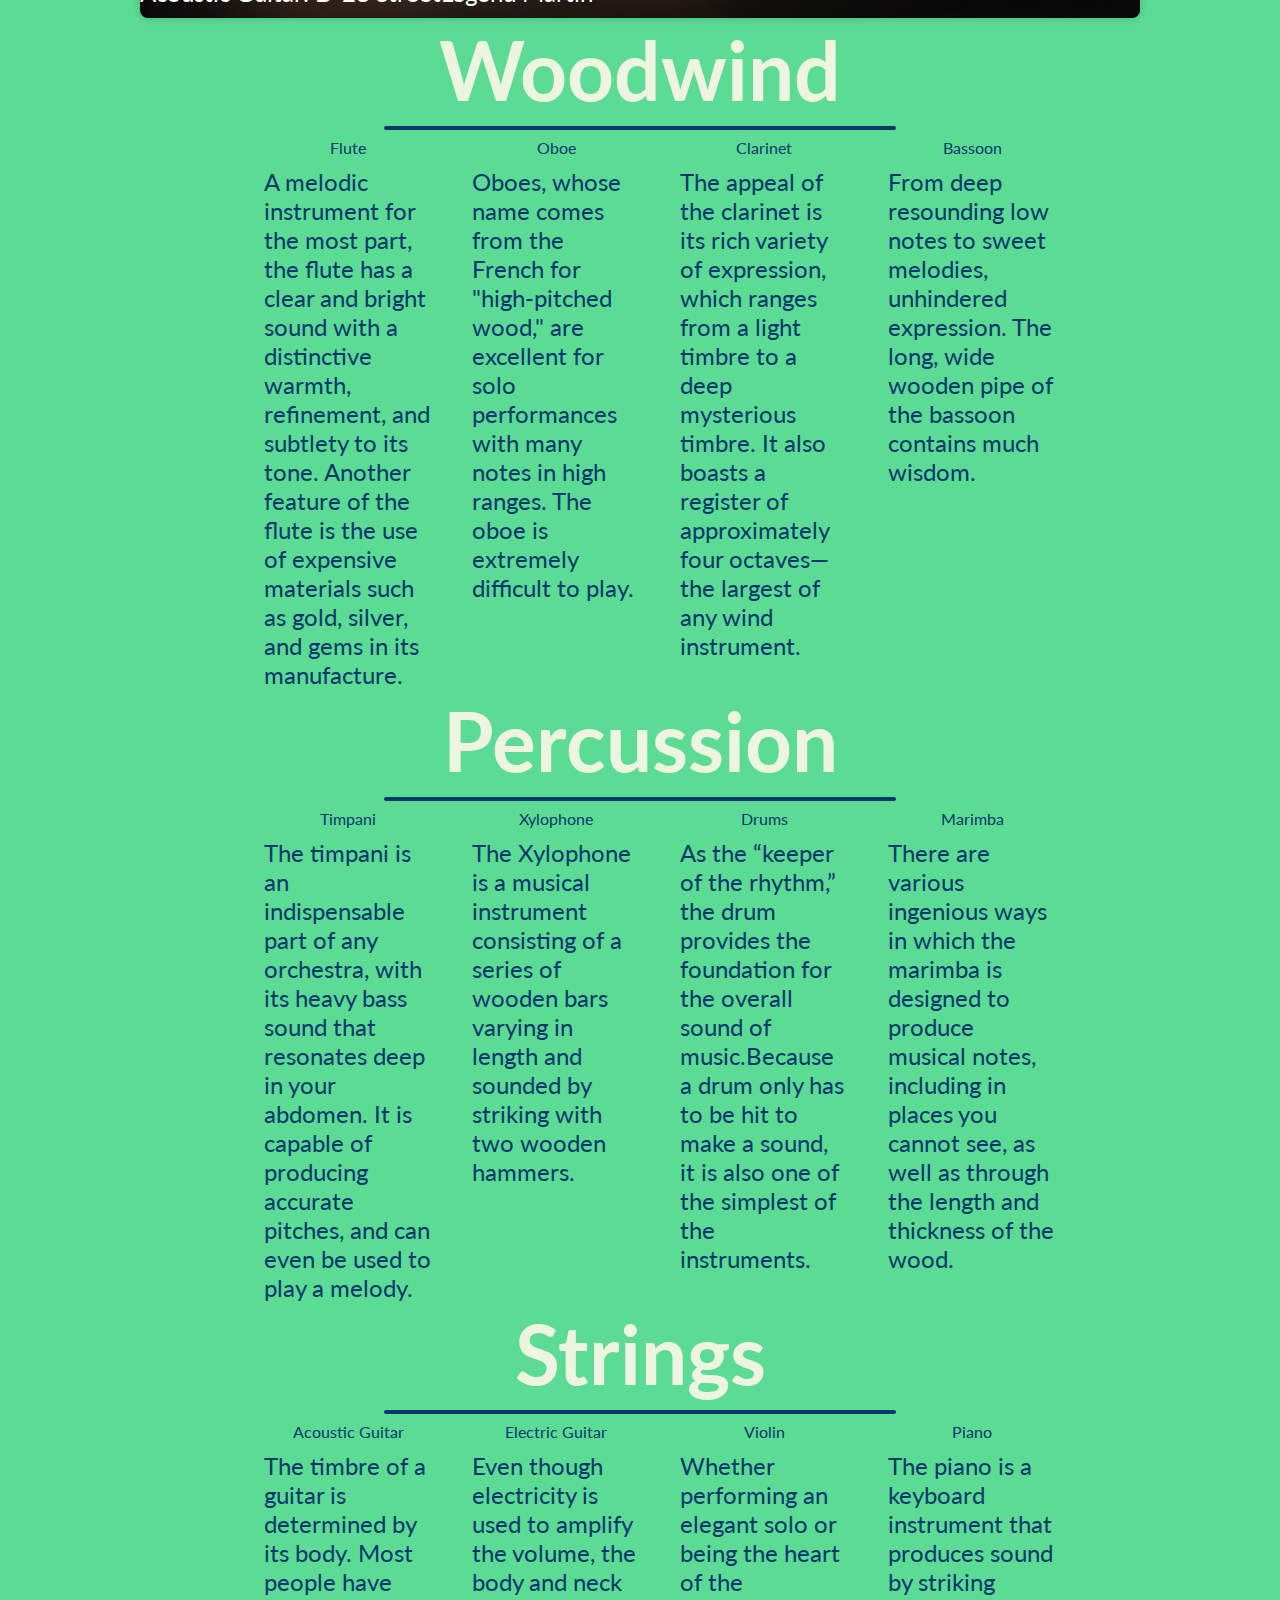
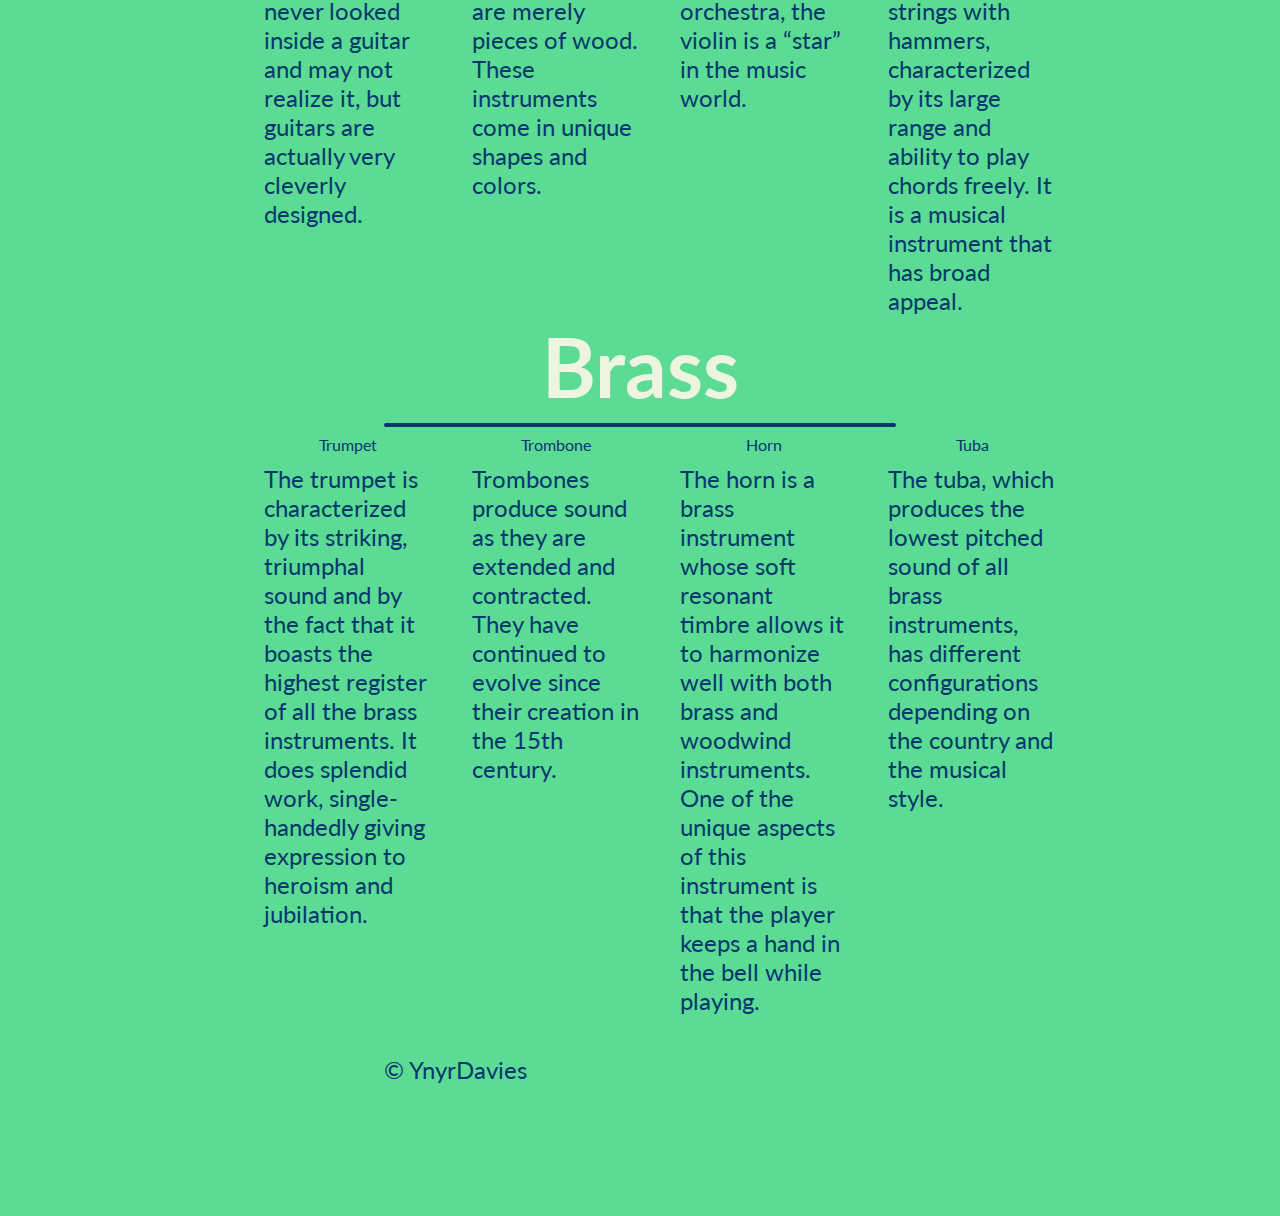
==== commit 4259e907: "Yes" ====
--- a/index.html
+++ b/index.html
@@ -4,7 +4,7 @@
     <meta charset="UTF-8">
     <meta name="A website about musical instruments">
     <meta http-equiv="X-UA-Compatible" content="IE=edge">
-    <meta name="viewport" content="width=device-width, initial-scale=1.0">
+    <meta name="viewport" content="width=device-width, initial-scale=1, user-scalable=no">
     <title>Musical Instruments | Home </title>
     <link rel="icon" href="assets/icon.png">
 
@@ -21,9 +21,6 @@
 </head>
 <body >     
     <header>
-        <div class="hr-fixer">
-            <hr>
-        </div>         
         <div class="main-menu">
             <div class="logo">
                 <a href="/"><img class="logo-img" src="assets/icon.png" alt="icon"></a>
@@ -42,9 +39,6 @@
                 </ul>
             </nav>
         </div> 
-        <div class="hr-fixer">
-            <hr>
-        </div>       
     </header>    
     <main> 
         <div class="wrapper">
@@ -106,7 +100,7 @@
                 <li><a href="woodwind.html#clarinet">Clarinet</a></li>
                 <li><a href="woodwind.html#bassoon">Bassoon</a></li>
             </ul>
-            <ul class="ins-info">
+            <ul class="ins-brief-info">
                 <li><a href="woodwind.html#flute"><span>A melodic instrument for the most part, the flute has a clear and bright sound with a distinctive warmth, refinement, and subtlety to its tone. Another feature of the flute is the use of expensive materials such as gold, silver, and gems in its manufacture.</span></a></li>
                 <li><a href="woodwind.html#oboe"><span>Oboes, whose name comes from the French for "high-pitched wood," are excellent for solo performances with many notes in high ranges. The oboe is extremely difficult to play.</span></a></li>
                 <li><a href="woodwind.html#clarinet"><span>The appeal of the clarinet is its rich variety of expression, which ranges from a light timbre to a deep mysterious timbre. It also boasts a register of approximately four octaves—the largest of any wind instrument.</span></a></li>
@@ -120,7 +114,7 @@
                 <li><a href="percussion.html#drums">Drums</a></li>
                 <li><a href="percussion.html#marimba">Marimba</a></li>
             </ul>
-            <ul class="ins-info">
+            <ul class="ins-brief-info">
                 <li><a href="percussion.html#timpani"><span>The timpani is an indispensable part of any orchestra, with its heavy bass sound that resonates deep in your abdomen. It is capable of producing accurate pitches, and can even be used to play a melody.</span></a></li>
                 <li><a href="percussion.html#xylophone"><span>The Xylophone is a musical instrument consisting of a series of wooden bars varying in length and sounded by striking with two wooden hammers.</span></a></li>
                 <li><a href="percussion.html#drums"><span>As the “keeper of the rhythm,” the drum provides the foundation for the overall sound of music.Because a drum only has to be hit to make a sound, it is also one of the simplest of the instruments.</span></a></li>
@@ -134,7 +128,7 @@
                 <li><a href="strings.html#violin">Violin</a></li>
                 <li><a href="strings.html#piano">Piano</a></li>
             </ul>
-            <ul class="ins-info">
+            <ul class="ins-brief-info">
                 <li><a href="strings.html#acousticGuitar"><span>The timbre of a guitar is determined by its body. Most people have never looked inside a guitar and may not realize it, but guitars are actually very cleverly designed. </span></a></li>
                 <li><a href="strings.html#electricGuitar"><span>Even though electricity is used to amplify the volume, the body and neck are merely pieces of wood. These instruments come in unique shapes and colors.</span></a></li>
                 <li><a href="strings.html#violin"><span>Whether performing an elegant solo or being the heart of the orchestra, the violin is a “star” in the music world.</span></a></li>
@@ -148,15 +142,14 @@
                 <li><a href="brass.html#horn">Horn</a></li>
                 <li><a href="brass.html#tuba">Tuba</a></li>
             </ul>
-            <ul class="ins-info">
+            <ul class="ins-brief-info">
                 <li><a href="brass.html#trumpet"><span>The trumpet is characterized by its striking, triumphal sound and by the fact that it boasts the highest register of all the brass instruments. It does splendid work, single-handedly giving expression to heroism and jubilation.</span></a></li>
                 <li><a href="brass.html#trombone"><span>Trombones produce sound as they are extended and contracted. They have continued to evolve since their creation in the 15th century.</span></a></li>
                 <li><a href="brass.html#horn"><span>The horn is a brass instrument whose soft resonant timbre allows it to harmonize well with both brass and woodwind instruments. One of the unique aspects of this instrument is that the player keeps a hand in the bell while playing. </span></a></li>
                 <li><a href="brass.html#tuba"><span>The tuba, which produces the lowest pitched sound of all brass instruments, has different configurations depending on the country and the musical style.</span></a></li>
             </ul>
         </div>
-    </main>
-    
+    </main>    
     <footer>
         <p>&copy; YnyrDavies</p>
     </footer>
--- a/css/style.css
+++ b/css/style.css
@@ -13,23 +13,25 @@
 }
 h1 {
     color:#05386B;
-    font-size: 500%;
+    font-size: 400%;
     display: flex;
     justify-content: center;
 }
 h2 {
     color: #EDF5E1;
-    font-size: 140%;
     display: flex;
     justify-content: center;
-}
-.hr-fixer hr {
-    background-color:#05386B;
-    height:5px;
-    border: 0px;
-    margin-inline: auto;
-    border-radius: 5px;
-    width:100%;
+    text-decoration: none;
+    color: #EDF5E1;
+    font-size: 340%;
+    margin-bottom: 0px;
+    margin-top: 2px;
+}
+h3 {
+    color: #EDF5E1;
+    font-size: 240%;
+    display: flex;
+    justify-content: center;
 }
 .button {
     font-family: sans-serif;
@@ -59,6 +61,9 @@
     display:flex;
     justify-content: space-between;
     margin-bottom: 10px;
+    border-top: solid 4px #05386B;
+    border-bottom: solid 4px #05386B;
+    margin: 10px 0px ;
 }
 .main-menu .logo {
     display: flex;
@@ -136,7 +141,19 @@
     justify-content: right;
     margin-right: 25%;
 }
-
+.info {
+    width:40%;
+    display: flex;
+}
+.info h1{
+    margin-top: 100px;
+    color: #05386B;
+    font-weight: bold;
+    align-items: left;
+    font-size: 200%;
+    text-align: center;
+    width:80%;
+}
 
 main .email h1 {
     margin-top: 80px;
@@ -180,14 +197,13 @@
 .instrument-group-list h2 a {
     text-decoration: none;
     color: #EDF5E1;
-    font-size: 200%;
 }
 .instrument-group-list a:hover {
     color: #275A8C;
     background-color:  rgba(0,0,0,0.1);
     border-radius: 10px;
 }
-.instrument-group-list hr {
+hr {
     background-color:#05386B;
     height:4px;
     border: 0px;
@@ -201,32 +217,57 @@
     list-style-type: none; 
     width:65%;
     justify-content: space-evenly;
+    margin-bottom: 20px;
 }
 .ins-titles a {
-    display: inline-block;
-    
+    display: inline-block;    
     text-decoration: none;
     color: #05386B;
     font-size: 200%;
 }
-
-.ins-info {
+.ins-titles li {
+    width: 25%;
+    text-align: center;
+}
+
+.ins-brief-info {
     margin:auto;
     display: flex;    
     list-style-type: none; 
     width:65%;
 }
-.ins-info li {
+.ins-brief-info li {
     width:25%
 }
-.ins-info a {
-    display: flex;
-    padding-inline: 30px;
+.ins-brief-info a {
+    display: flex;
+    padding-inline: 20px;
     text-decoration: none;
     color: #05386B;
     font-size: 150%;
 }
-
+p {
+    display: flex;
+    color: #05386B;
+    font-size: 150%;
+    text-align: center;
+    width:40%;
+    margin:auto;
+    margin-top: 10px;
+}
+img {
+    width:30%;
+    height:500px
+}
+.ins-info {
+    display: flex;
+}
+.ins-info aside {
+    width:70%;
+}
+.ins-info p {
+    width:100%;
+}
 
 footer {
     text-align: center;
@@ -271,13 +312,13 @@
         border-radius: 4px;
         margin-bottom: 20px;
     }
-    .logo-img {
+    .main-menu .logo-img {
         width:auto;
         height: 38px;
         margin: 0px;
         display: inline-block;
     }
-    .logo-text {
+    .main-menu .logo-text {
         text-decoration: none;
         color: #05386B;
         font-size:100%;
@@ -302,6 +343,18 @@
         display: flex;
         justify-content: center;
     }
+    .info {
+        margin:auto;
+        width:100%;
+    }
+    .info h1 {
+        margin:auto;
+        margin-top: 100px;
+        color: #05386B;
+        font-weight: bold;
+        font-size: 150%;
+        width:40%;
+    }
 }
 @media (max-width:1000px) {
     .insImg{
@@ -331,13 +384,13 @@
     .main-menu li {
         display:none;
     }
-    .logo-img {
+    .main-menu .logo-img {
         width:auto;
         height: 75px;
         margin: 0px;
         display: inline-block;
     }
-    .logo-text {
+    .main-menu .logo-text {
         text-decoration: none;
         color: #05386B;
         font-size: 200%;
@@ -347,6 +400,9 @@
     .footer {
         font-size: 80%;
     }
+    .ins-titles {
+        margin-bottom: 7px;
+    }
     .ins-titles a{ 
         font-size: 70%;
     }
@@ -362,11 +418,34 @@
         display: flex;
         justify-content: center;
     }
+    .info {
+        margin:auto;
+        width:100%;
+    }
+    .info h1 {
+        margin:auto;
+        margin-top: 100px;
+        color: #05386B;
+        font-weight: bold;
+        font-size: 150%;
+        width:40%;
+    }
 }
 @media (max-width:1000px) {
-    .ins-info a {
+    .ins-brief-info a {
         padding-inline: 20px ;
     }
+    .ins-info {
+        flex-direction: column;
+    }
+    .img{
+        width:80%;
+        margin:auto;
+    }
+    aside {
+        margin: auto;
+    }
+
 }
 @media (max-width:1300px) and (min-width:701px) {
     .wrapper {
@@ -393,6 +472,9 @@
     footer {
         font-size: 100%;
     }
+    .ins-titles {
+        margin-bottom: 10px;
+    }
     .ins-titles a{ 
         font-size: 100%;
     }
@@ -408,6 +490,18 @@
         display: flex;
         justify-content: center;
     }
+    .info {
+        margin:auto;
+        width:100%;
+    }
+    .info h1 {
+        margin:auto;
+        margin-top: 100px;
+        color: #05386B;
+        font-weight: bold;
+        font-size: 150%;
+        width:40%;
+    }
 } 
 
 @media (max-width:1400px) and (min-width: 1301px) {
@@ -431,6 +525,9 @@
     footer {
         font-size: 120%;
     }
+    .ins-titles {
+        margin-bottom: 10px;
+    }
     .ins-titles a{ 
         font-size: 150%;
     }
@@ -440,4 +537,23 @@
     .instrument-group-list h2 a {
         font-size: 200%;
     }
+    .info {
+        margin:auto;
+        width:100%;
+    }
+    .info h1 {
+        margin:auto;
+        margin-top: 100px;
+        color: #05386B;
+        font-weight: bold;
+        font-size: 200%;
+        width:40%;
+    }
+}
+@media (max-width:1600px) and (min-width:1000px) {
+    .img {
+        width:40%;
+        height: 400px
+    }
+
 }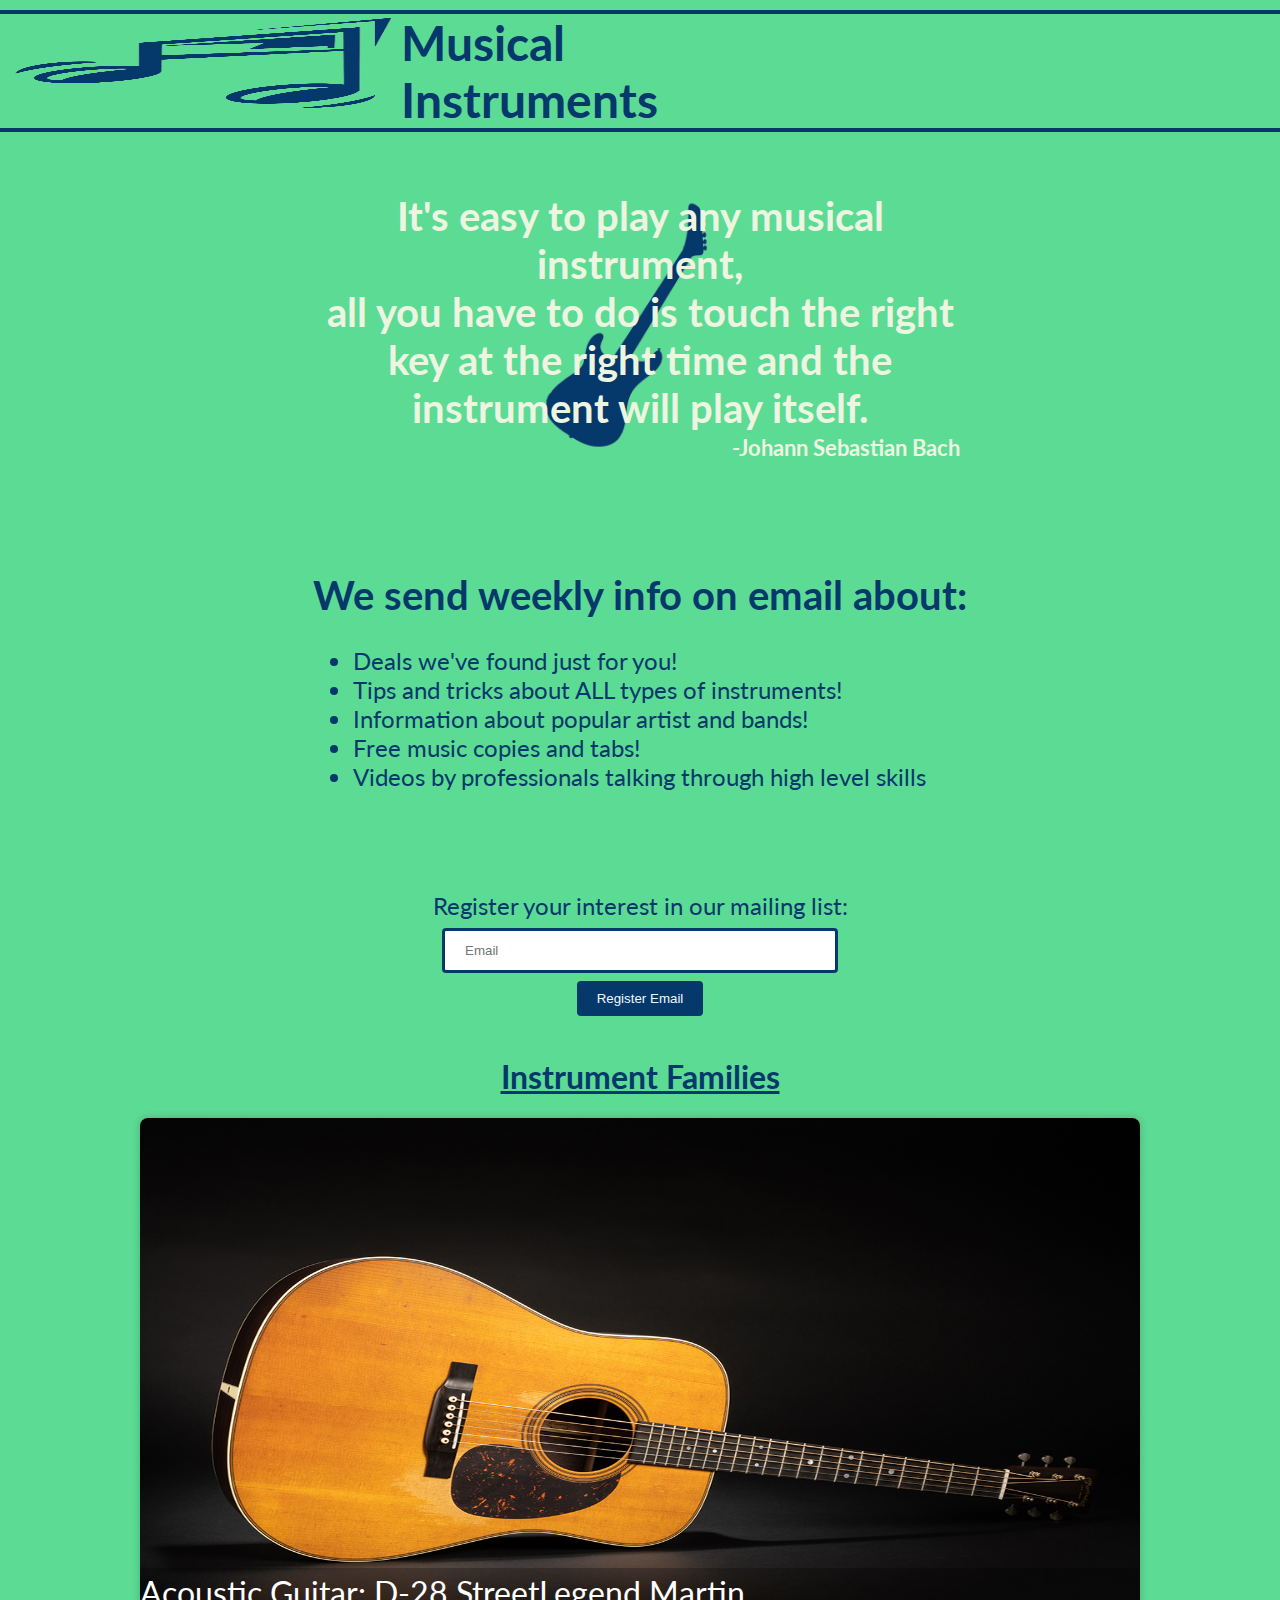
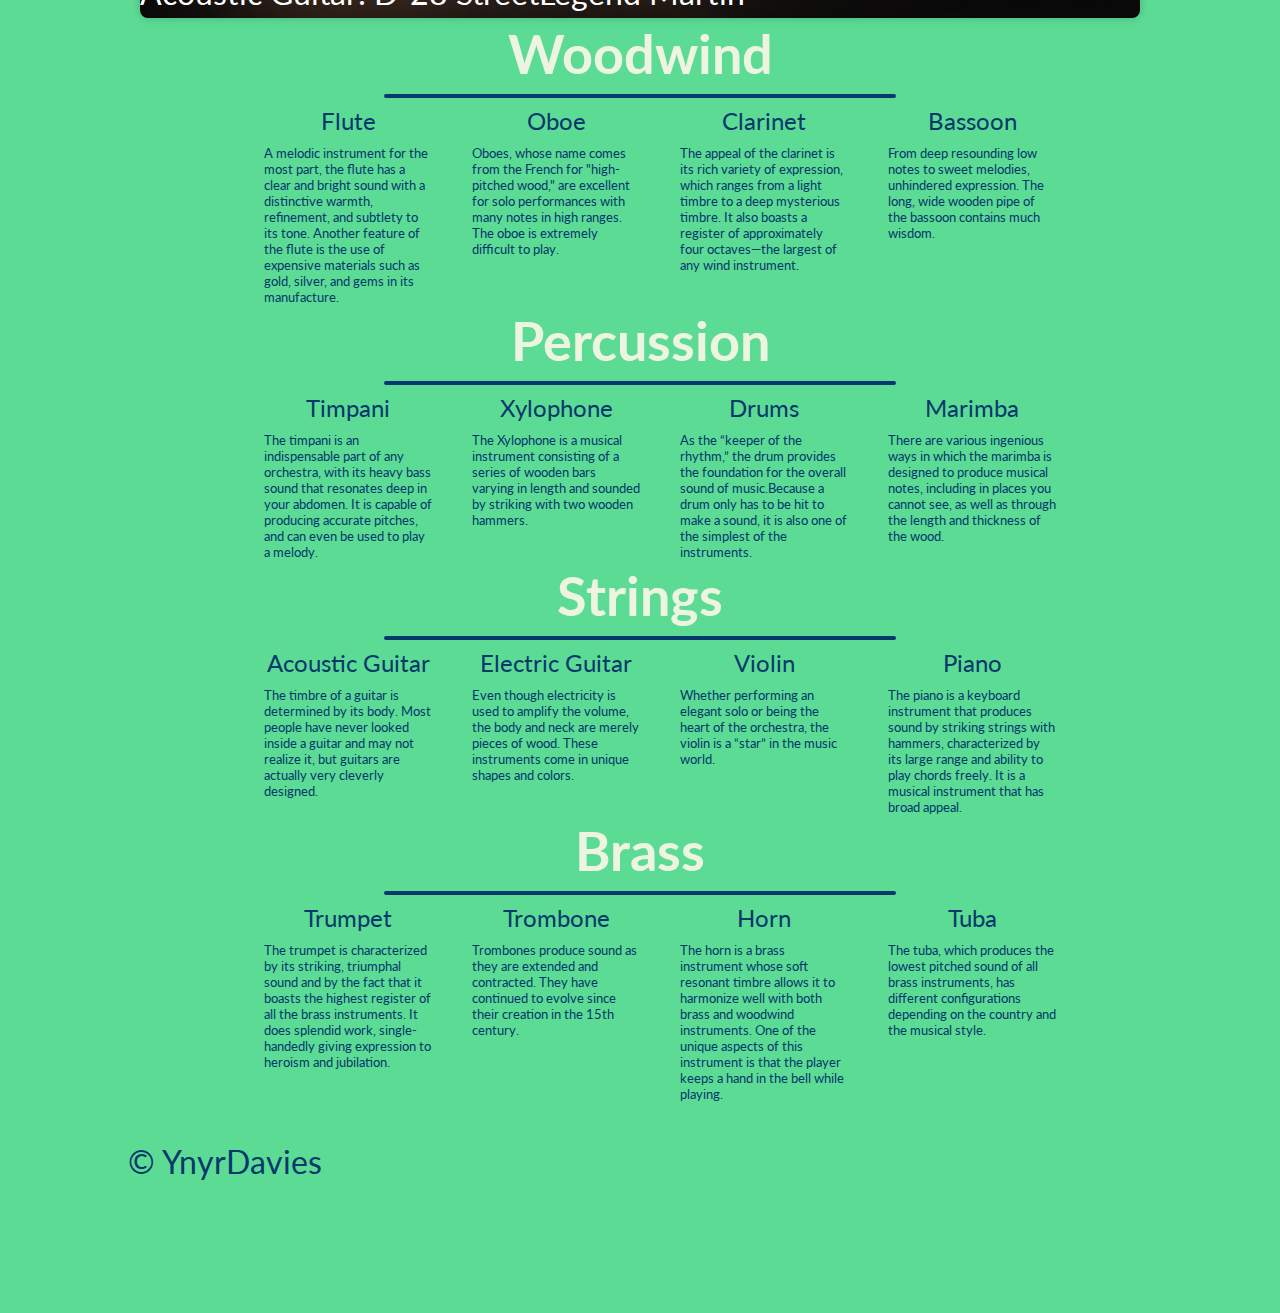
==== commit cc303249: "Change" ====
--- a/index.html
+++ b/index.html
@@ -8,9 +8,9 @@
     <title>Musical Instruments | Home </title>
     <link rel="icon" href="assets/icon.png">
 
-    <link rel="stylesheet" href="css/style.css">
     <link rel="stylesheet" href="css/carousel.css">
     <link rel="stylesheet" href="css/burgerMenu.css">
+    <link rel="stylesheet" href="css/style.css">
     <script defer type="text/javascript" src="js/carousel.js"></script>
     <script defer type="text/javascript" src="js/burgerMenu.js"></script>   
 
--- a/css/style.css
+++ b/css/style.css
@@ -29,9 +29,11 @@
 }
 h3 {
     color: #EDF5E1;
-    font-size: 240%;
+    font-size: 300%;
     display: flex;
     justify-content: center;
+    text-decoration: underline;
+    text-decoration-thickness: 5px;
 }
 .button {
     font-family: sans-serif;
@@ -249,7 +251,7 @@
 p {
     display: flex;
     color: #05386B;
-    font-size: 150%;
+    font-size: 250%;
     text-align: center;
     width:40%;
     margin:auto;
@@ -257,7 +259,8 @@
 }
 img {
     width:30%;
-    height:500px
+    height:500px;
+    min-width: 401px;
 }
 .ins-info {
     display: flex;
@@ -268,7 +271,11 @@
 .ins-info p {
     width:100%;
 }
-
+.wrapper2 {
+    border:6px solid #05386B;
+    border-radius: 5px;
+    margin:30px;
+}
 footer {
     text-align: center;
     font-size: 120%;
@@ -279,232 +286,14 @@
     margin-block: 40px;
 }
 
-
-@media (max-width:350px) and (min-width:201px) {
-    .wrapper {
-        flex-direction: column;
-    }
-    .theQuote {
-        margin:auto;
-        margin-top:50px;
-        margin-bottom: 30px;
-        width: 100%;
-        font-size: 40%;
-        background-size:auto 100%;
-    }
-    .email {
-        margin: auto;
-        font-size: 30%;
-    }
-    .email-form {
-        margin-top:10px
-    }
-    .email-form input {
-        width: 60px;
-        height: 1px;
-    }
-    .main-menu li {
-        display:none;
-    }
-    .button {
-        padding-block: 5px;
-        padding-inline: 10px;
-        border-radius: 4px;
-        margin-bottom: 20px;
-    }
-    .main-menu .logo-img {
-        width:auto;
-        height: 38px;
-        margin: 0px;
-        display: inline-block;
-    }
-    .main-menu .logo-text {
-        text-decoration: none;
-        color: #05386B;
-        font-size:100%;
-        font-weight: bold;
-        display: inline-block;
-    }
-    footer {
-        font-size: 60%;
-    }
-    .ins-titles a{ 
-        font-size: 100%;
-    }
-    .ins-info a {
-        font-size: 80%;
-    }
-    .instrument-group-list h2 a {
-        font-size: 150%;
-    }
-    h1 {
-        color:#05386B;
-        font-size: 200%;
-        display: flex;
-        justify-content: center;
-    }
-    .info {
-        margin:auto;
-        width:100%;
-    }
-    .info h1 {
-        margin:auto;
-        margin-top: 100px;
-        color: #05386B;
-        font-weight: bold;
-        font-size: 150%;
-        width:40%;
-    }
-}
-@media (max-width:1000px) {
-    .insImg{
-      display: block;
-    }
-    
-}
-@media (max-width:700px) and (min-width:351px) {
-    .wrapper {
-        flex-direction: column;
-    }
-    .theQuote {
-        margin:auto;
-        margin-top:50px;
-        margin-bottom: 30px;
-        width: 100%;
-        font-size: 60%;
-        background-size:auto 100%;
-    }
-    .email {
-        margin: auto;
-        font-size: 60%;
-    }
-    .email-form input {
-        width: 200px;
-    }
-    .main-menu li {
-        display:none;
-    }
-    .main-menu .logo-img {
-        width:auto;
-        height: 75px;
-        margin: 0px;
-        display: inline-block;
-    }
-    .main-menu .logo-text {
-        text-decoration: none;
-        color: #05386B;
-        font-size: 200%;
-        font-weight: bold;
-        display: inline-block;
-    }
-    .footer {
-        font-size: 80%;
-    }
-    .ins-titles {
-        margin-bottom: 7px;
-    }
-    .ins-titles a{ 
-        font-size: 70%;
-    }
-    .ins-info a {
-        font-size: 45%;
-    }
-    .instrument-group-list h2 a {
-        font-size: 150%;
-    }
-    h1 {
-        color:#05386B;
-        font-size: 200%;
-        display: flex;
-        justify-content: center;
-    }
-    .info {
-        margin:auto;
-        width:100%;
-    }
-    .info h1 {
-        margin:auto;
-        margin-top: 100px;
-        color: #05386B;
-        font-weight: bold;
-        font-size: 150%;
-        width:40%;
-    }
-}
-@media (max-width:1000px) {
-    .ins-brief-info a {
-        padding-inline: 20px ;
-    }
-    .ins-info {
-        flex-direction: column;
-    }
-    .img{
-        width:80%;
-        margin:auto;
-    }
-    aside {
-        margin: auto;
-    }
-
-}
-@media (max-width:1300px) and (min-width:701px) {
-    .wrapper {
-        flex-direction: column;
-    }
-    .theQuote {
-        margin:auto;
-        margin-top:50px;
-        margin-bottom: 30px;
-        width: 100%;
-        font-size: 100%;
-        background-size:auto 100%;
-    }
-    .email {
-        margin: auto;
-        font-size: 100%;
-    }
-    .email-form input {
-        width: 200px;
-    }
-    .main-menu li {
-        display:none;
-    }
-    footer {
-        font-size: 100%;
-    }
-    .ins-titles {
-        margin-bottom: 10px;
-    }
-    .ins-titles a{ 
-        font-size: 100%;
-    }
-    .ins-info a {
-        font-size: 80%;
-    }
-    .instrument-group-list h2 a {
-        font-size: 150%;
-    }
-    h1 {
-        color:#05386B;
-        font-size: 200%;
-        display: flex;
-        justify-content: center;
-    }
-    .info {
-        margin:auto;
-        width:100%;
-    }
-    .info h1 {
-        margin:auto;
-        margin-top: 100px;
-        color: #05386B;
-        font-weight: bold;
-        font-size: 150%;
-        width:40%;
-    }
-} 
-
-@media (max-width:1400px) and (min-width: 1301px) {
+@media (max-width:1600px) {
+    img {
+        width:50%;
+        height: 400px
+    }
+
+}
+@media (max-width:1400px) {
     .wrapper {
         flex-direction: column;
     }
@@ -528,14 +317,8 @@
     .ins-titles {
         margin-bottom: 10px;
     }
-    .ins-titles a{ 
-        font-size: 150%;
-    }
-    .ins-info a {
-        font-size: 100%;
-    }
-    .instrument-group-list h2 a {
-        font-size: 200%;
+    .ins-brief-info a {
+        font-size: 100%;
     }
     .info {
         margin:auto;
@@ -547,13 +330,156 @@
         color: #05386B;
         font-weight: bold;
         font-size: 200%;
-        width:40%;
-    }
-}
-@media (max-width:1600px) and (min-width:1000px) {
-    .img {
-        width:40%;
-        height: 400px
-    }
-
+        width:80%;
+    }
+    p {
+        width:80%;
+    }
+}
+@media (max-width:1300px) {
+    .insImg{
+      display: block;
+    }
+    .main-menu li {
+        display:none;
+    }
+    .wrapper {
+        flex-direction: column;
+    }
+    .theQuote {
+        font-size: 100%;
+    }
+    .email {
+        font-size: 100%;
+    }
+    .email-form input {
+        width: 200px;
+    }
+    footer {
+        font-size: 100%;
+    }
+    .ins-titles a{ 
+        font-size: 150%;
+    }
+    .ins-brief-info a {
+        font-size: 80%;
+        padding-inline: 20px ;
+    }
+    h1 {
+        color:#05386B;
+        font-size: 200%;
+        display: flex;
+        justify-content: center;
+    }
+    .info h1 {
+        font-size: 150%;        
+    }
+    .ins-info {
+        flex-direction: column;
+    }
+    img{
+        margin:auto;
+    }
+    aside {
+        margin: auto;
+    }
+    p {
+        font-size: 200%;
+    }
+    h3 {
+        font-size: 150%;
+        text-decoration-thickness: 2px;
+    }
+}
+@media (max-width:1000px) {
+    /* .ins-info img {
+        min-width: 400px;
+    } */
+}
+@media (max-width:700px){
+    .theQuote {
+        font-size: 60%;
+    }
+    h2 {
+        font-size: 250%;
+    }
+    .email {
+        font-size: 60%;
+    }
+    .email-form input {
+        width: 200px;
+    }
+    .main-menu .logo-img {
+        width:auto;
+        height: 75px;
+        margin: 0px;
+        display: inline-block;
+    }
+    .main-menu .logo-text {
+        text-decoration: none;
+        color: #05386B;
+        font-size: 200%;
+        font-weight: bold;
+        display: inline-block;
+    }
+    .footer {
+        font-size: 80%;
+    }
+    .ins-info img  {
+        height:300px;
+        width:200px;
+    }
+    .ins-titles {
+        margin-bottom: 7px;
+        font-size: 100%;
+        width:90%;
+        padding-left: 0px;
+    }
+    .ins-brief-info {
+        padding-left: 0px;
+        width:90%;
+    }
+    .ins-brief-info a {
+        font-size: 70%;
+    }
+    p {
+        font-size: 100%;
+    }
+    
+}
+@media (max-width:350px) {
+    .theQuote {
+        font-size: 40%;
+    }
+    .email {
+        font-size: 30%;
+    }
+    .email-form {
+        margin-top:10px
+    }
+    .email-form input {
+        width: 60px;
+        height: 1px;
+    }
+    .button {
+        padding-block: 5px;
+        padding-inline: 10px;
+        border-radius: 4px;
+        margin-bottom: 20px;
+    }
+    .main-menu .logo-img {
+        height: 38px;
+    }
+    .main-menu .logo-text {
+        font-size:100%;
+    }
+    footer {
+        font-size: 60%;
+    }
+    .ins-titles a{ 
+        font-size: 100%;
+    }
+    p {
+        font-size:0%
+    }
 }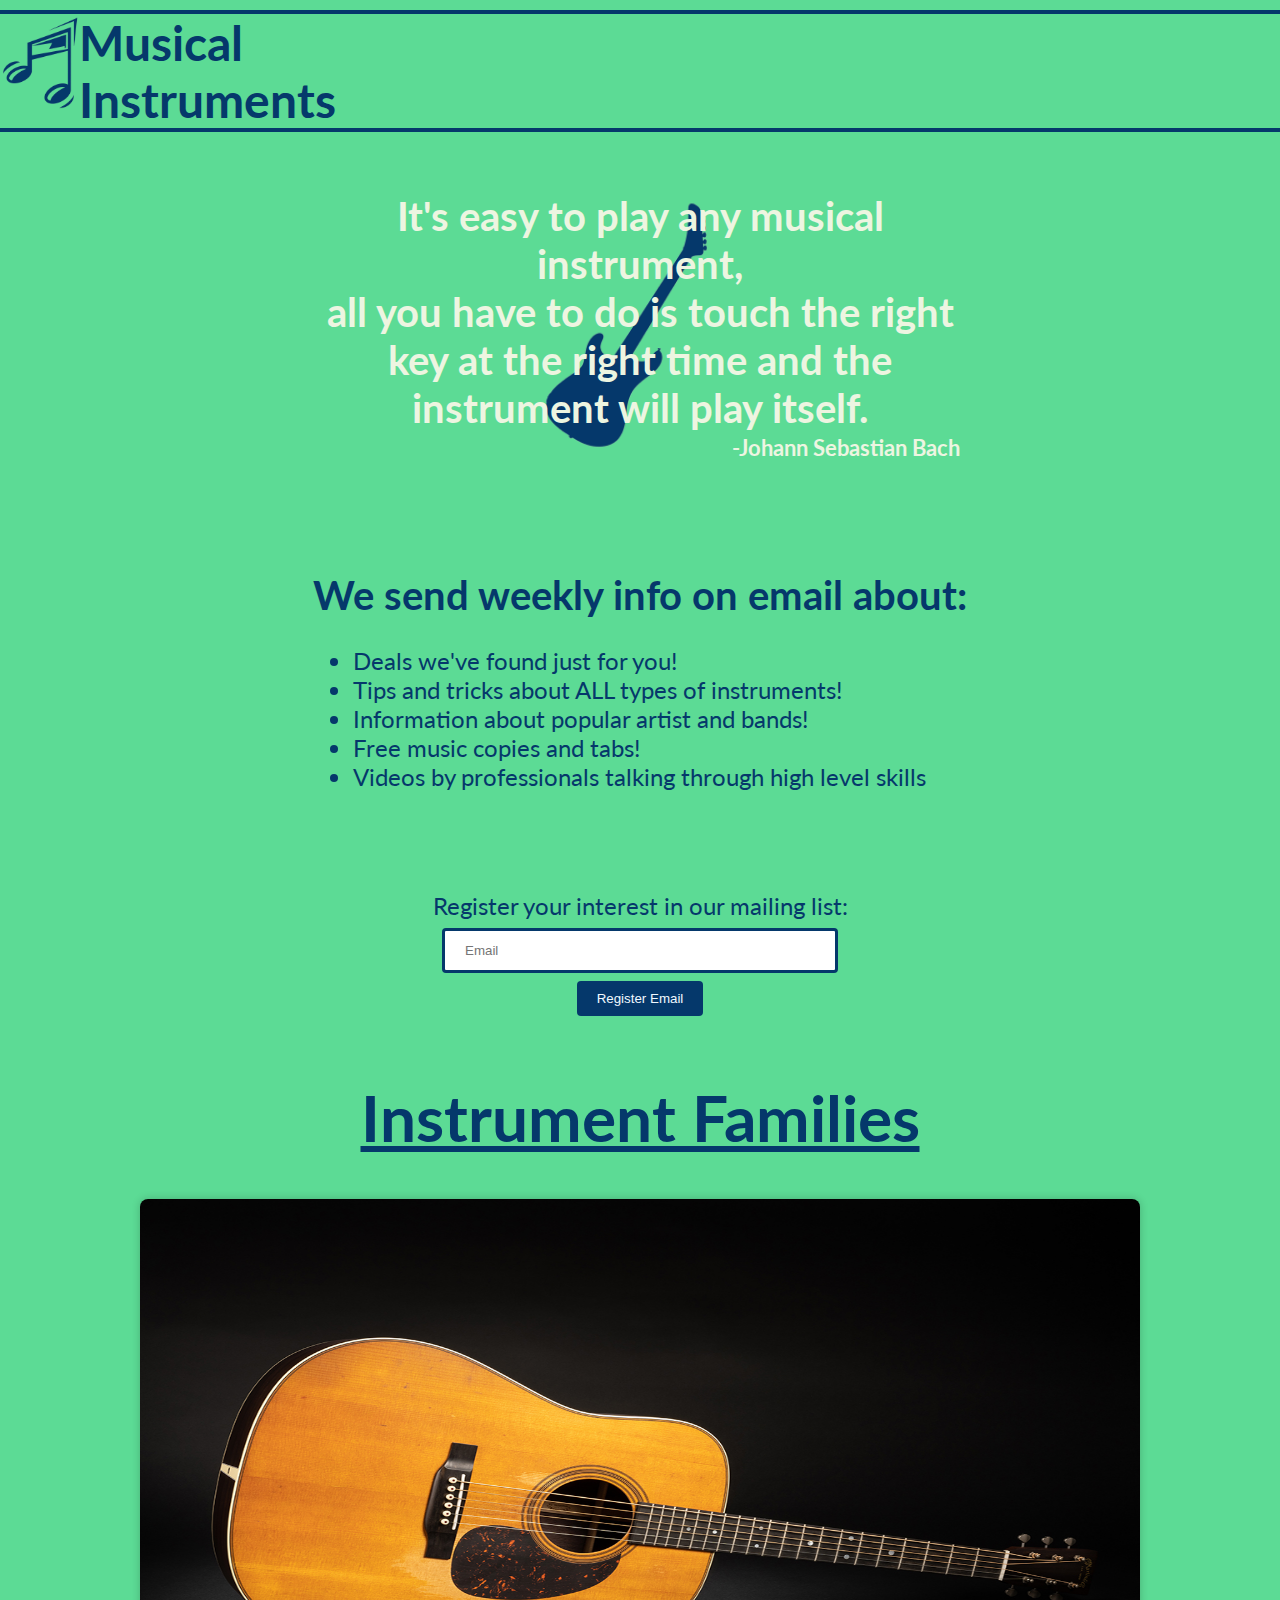
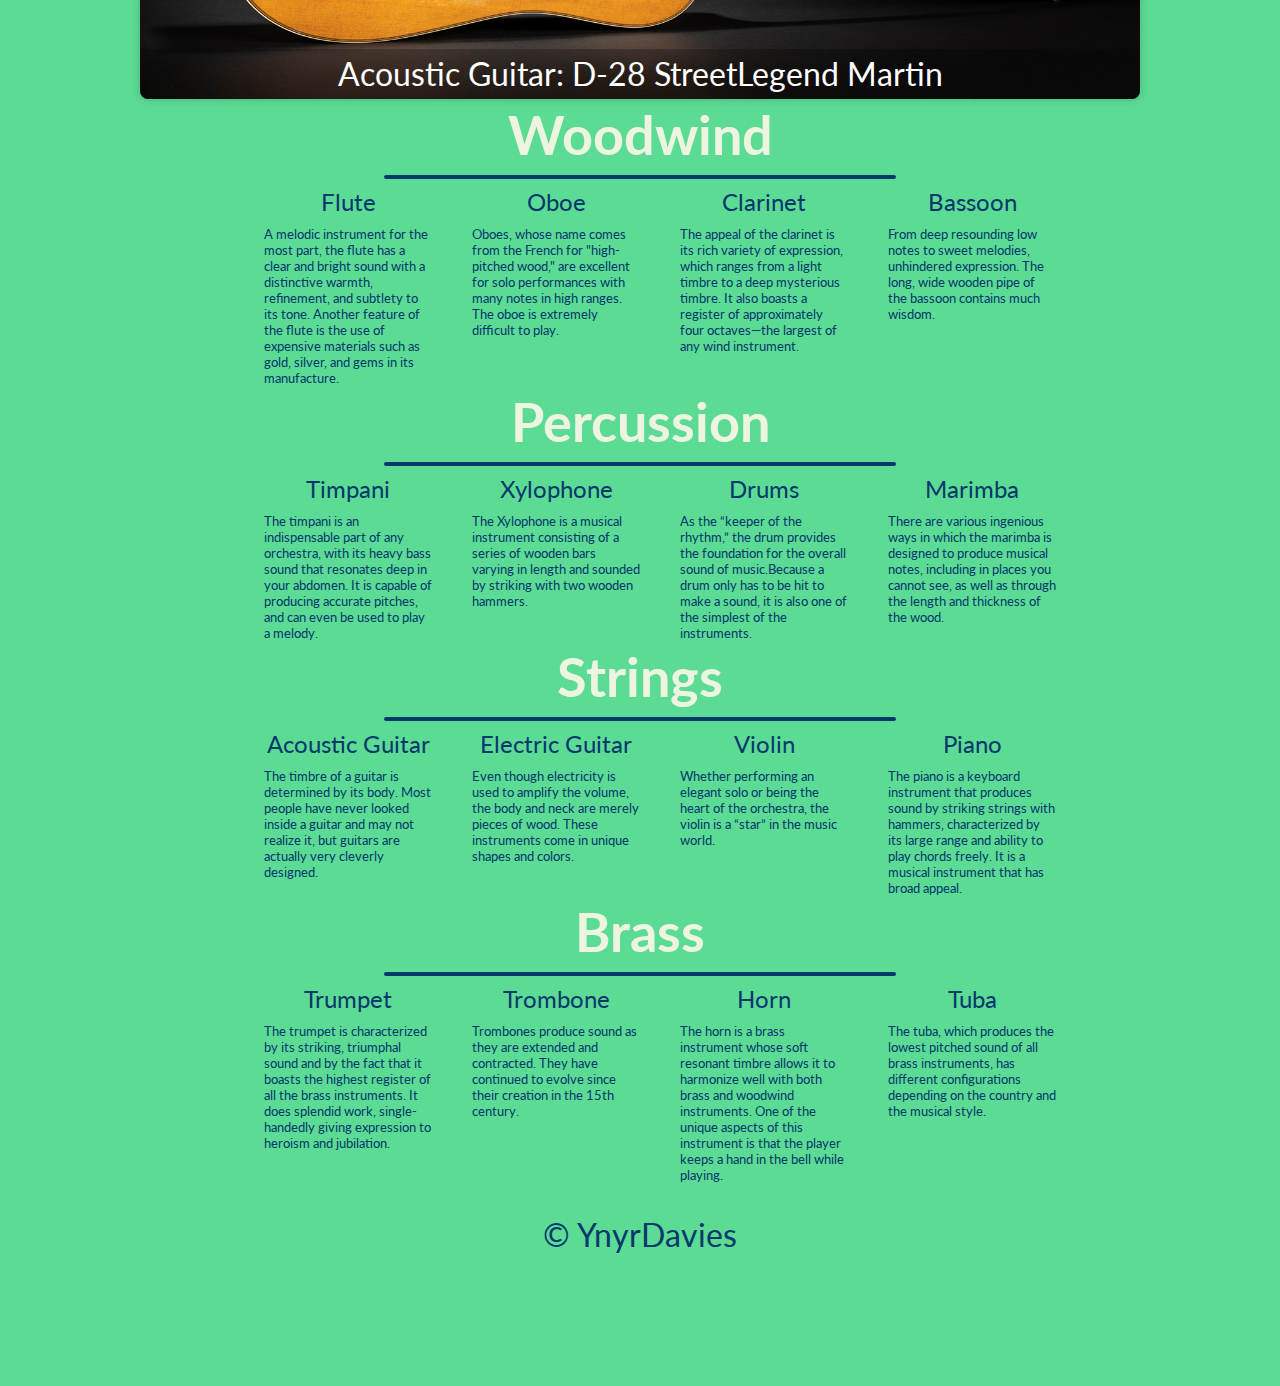
==== commit 82c85f70: "yes" ====
--- a/index.html
+++ b/index.html
@@ -4,7 +4,7 @@
     <meta charset="UTF-8">
     <meta name="A website about musical instruments">
     <meta http-equiv="X-UA-Compatible" content="IE=edge">
-    <meta name="viewport" content="width=device-width, initial-scale=1, user-scalable=no">
+    <meta name="viewport" content="width=device-width, initial-scale=1,  maximum-scale=1, user-scalable=no">
     <title>Musical Instruments | Home </title>
     <link rel="icon" href="assets/icon.png">
 
--- a/css/style.css
+++ b/css/style.css
@@ -151,7 +151,6 @@
     margin-top: 100px;
     color: #05386B;
     font-weight: bold;
-    align-items: left;
     font-size: 200%;
     text-align: center;
     width:80%;
@@ -161,7 +160,6 @@
     margin-top: 80px;
     color: #05386B;
     font-weight: bold;
-    align-items: left;
     font-size: 250%;
 }
 main .email ul {
@@ -248,7 +246,7 @@
     color: #05386B;
     font-size: 150%;
 }
-p {
+.wrapper2 p {
     display: flex;
     color: #05386B;
     font-size: 250%;
@@ -257,7 +255,7 @@
     margin:auto;
     margin-top: 10px;
 }
-img {
+.ins-info img {
     width:30%;
     height:500px;
     min-width: 401px;
@@ -277,15 +275,15 @@
     margin:30px;
 }
 footer {
-    text-align: center;
-    font-size: 120%;
-    bottom: 0;
-    width: 100%;
+    margin:auto;
+    font-size: 150%;
+    color: #05386B;
+    width:100%;
 }
 footer p {
-    margin-block: 40px;
-}
-
+    width:100%;
+    text-align: center
+}
 @media (max-width:1600px) {
     img {
         width:50%;
@@ -367,7 +365,7 @@
     }
     h1 {
         color:#05386B;
-        font-size: 200%;
+        font-size: 400%;
         display: flex;
         justify-content: center;
     }
@@ -387,7 +385,7 @@
         font-size: 200%;
     }
     h3 {
-        font-size: 150%;
+        font-size: 250%;
         text-decoration-thickness: 2px;
     }
 }
@@ -445,6 +443,9 @@
     p {
         font-size: 100%;
     }
+    h3 {
+        font-size: 150%;
+    }
     
 }
 @media (max-width:350px) {
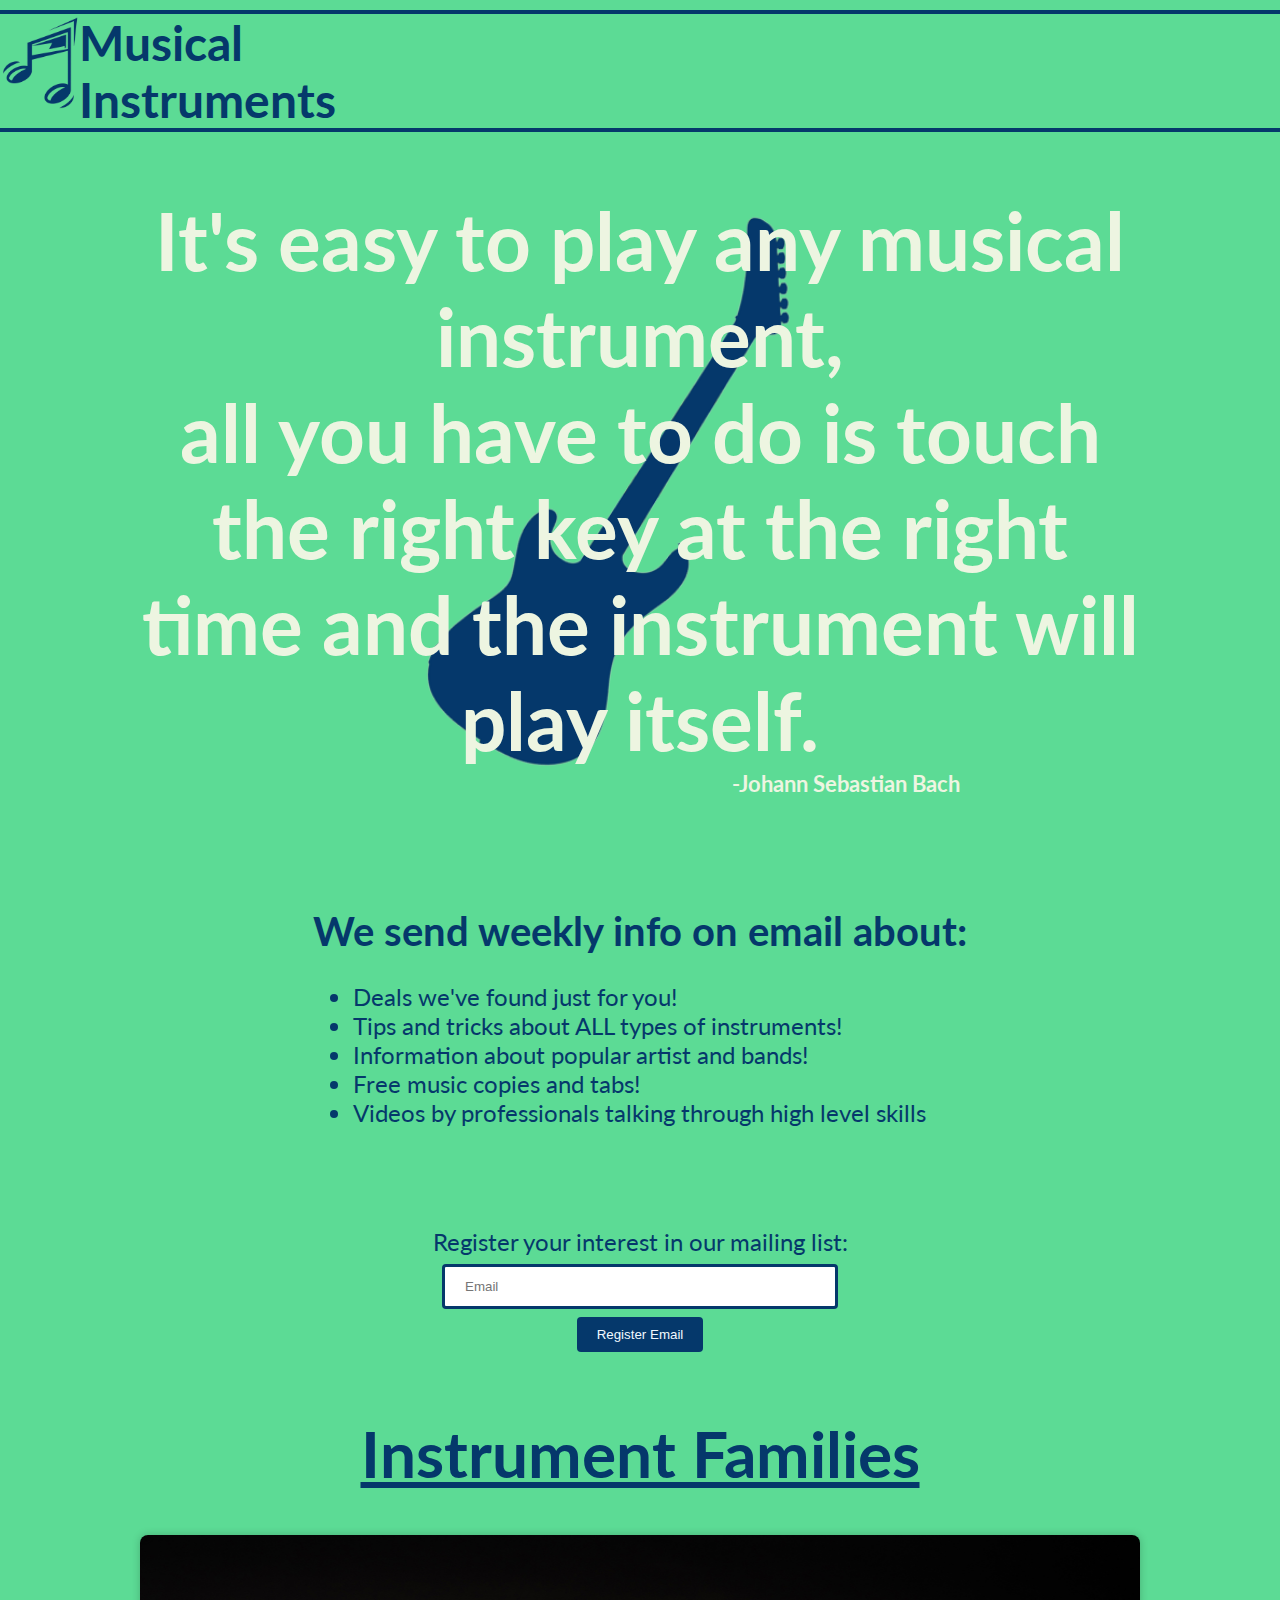
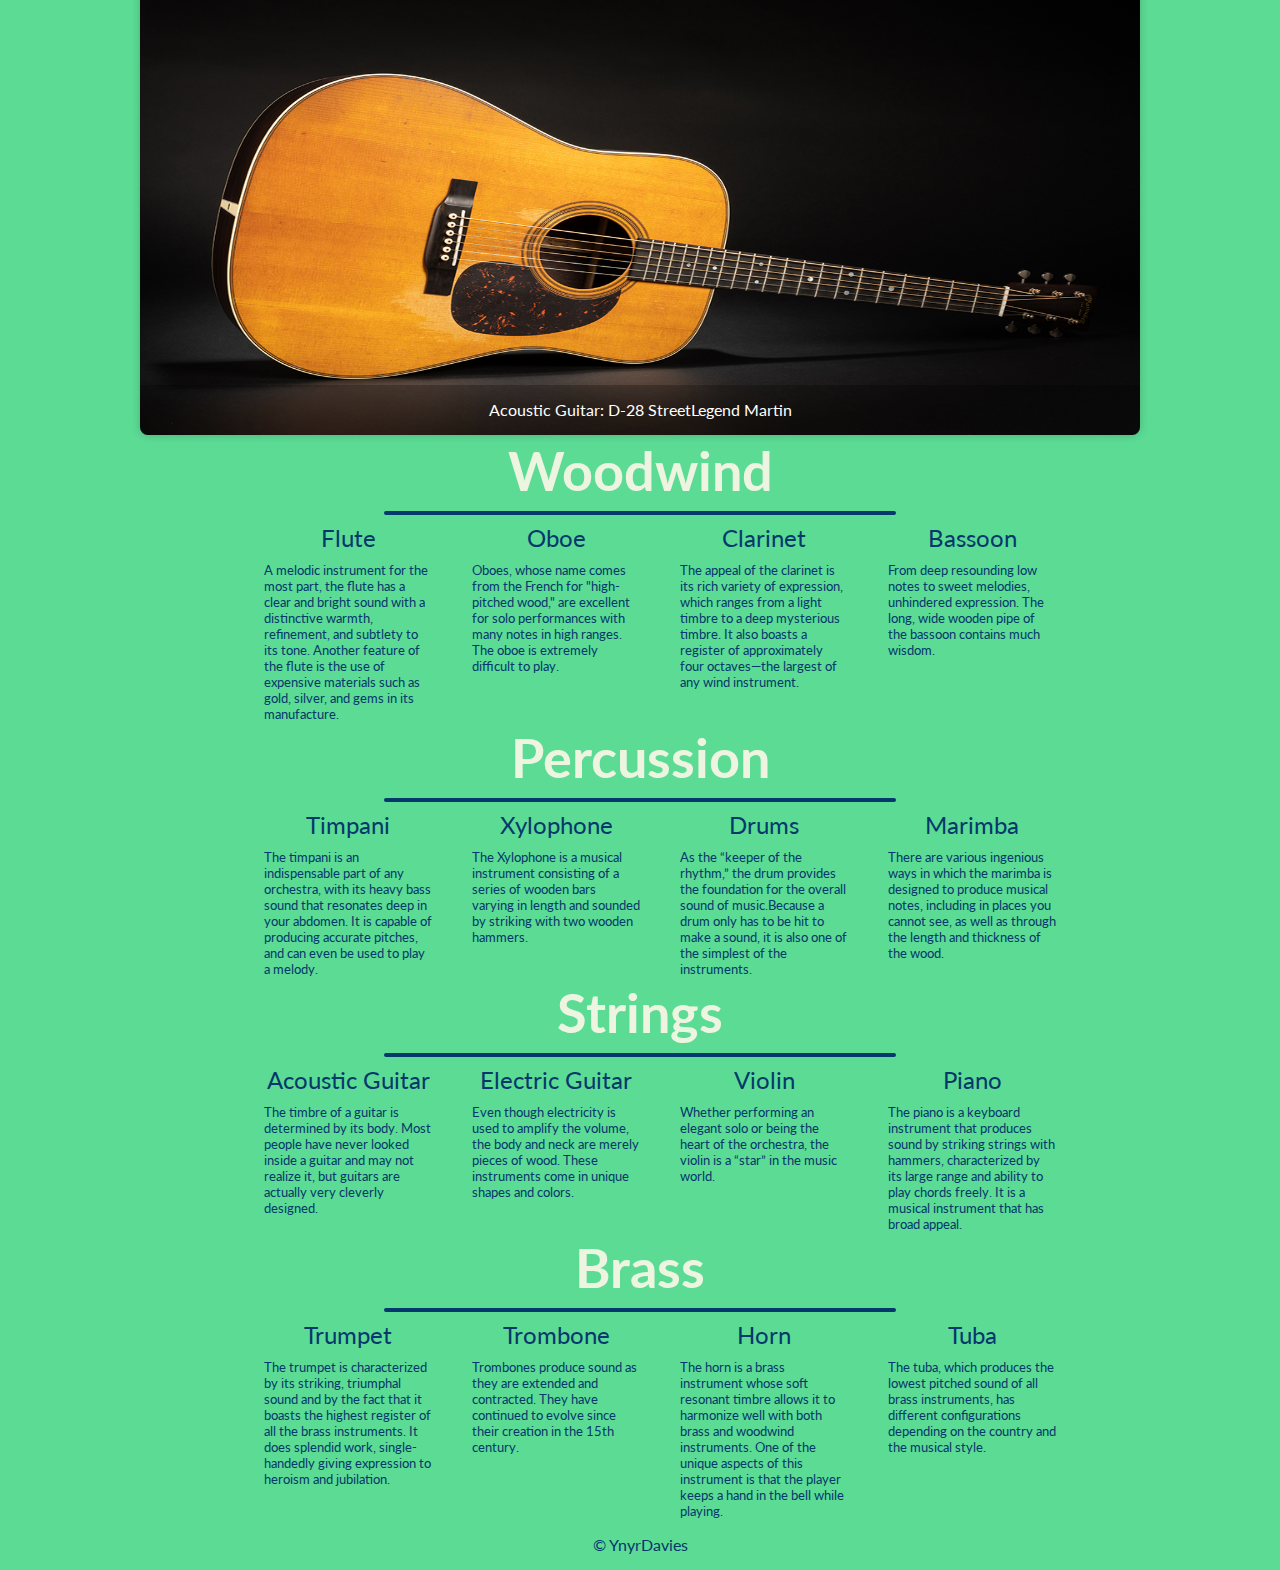
==== commit 013cb950: "Final V2" ====
--- a/index.html
+++ b/index.html
@@ -24,18 +24,18 @@
         <div class="main-menu">
             <div class="logo">
                 <a href="/"><img class="logo-img" src="assets/icon.png" alt="icon"></a>
-                <a class ="logo-text" href="index.html">Musical<br>Instruments</a>
+                <a class ="logo-text" href="/">Musical<br>Instruments</a>
             </div>
             <div class="burger-section">
                 <button type="checkbox" class="burger fa-solid fa-bars" id="menuButton"></button>
             </div>
             <nav>
                 <ul >
-                    <li><a href="strings.html">Strings</a></li>
-                    <li><a href="percussion.html">Percussion</a></li>
-                    <li><a href="brass.html">Brass</a></li>
-                    <li><a href="woodwind.html">Woodwind</a></li>
-                    <li><a href="gallery.html">Gallery</a></li>
+                    <li><a href="strings">Strings</a></li>
+                    <li><a href="percussion">Percussion</a></li>
+                    <li><a href="brass">Brass</a></li>
+                    <li><a href="woodwind">Woodwind</a></li>
+                    <li><a href="gallery">Gallery</a></li>
                 </ul>
             </nav>
         </div> 
@@ -45,11 +45,11 @@
             <nav class="burgerMenuList" id="burgerMenuList">
                 <ul id="burger-menu">
                     <li><a href="/">Home</a></li>
-                    <li><a href="strings.html">Strings</a></li>
-                    <li><a href="percussion.html">Percussion</a></li>
-                    <li><a href="brass.html">Brass</a></li>
-                    <li><a href="woodwind.html">Woodwind</a></li>
-                    <li><a href="gallery.html">Gallery</a></li>
+                    <li><a href="strings">Strings</a></li>
+                    <li><a href="percussion">Percussion</a></li>
+                    <li><a href="brass">Brass</a></li>
+                    <li><a href="woodwind">Woodwind</a></li>
+                    <li><a href="gallery">Gallery</a></li>
                 </ul>
             </nav>       
             <section class="theQuote">
@@ -92,61 +92,61 @@
             <img class="index-img" src="assets/instruments.png" alt="Instruments">
         </div>
         <div class="instrument-group-list">            
-            <h2><a href="woodwind.html">Woodwind</a></h2>
+            <h2><a href="woodwind">Woodwind</a></h2>
             <hr>
             <ul class="ins-titles">
-                <li><a href="woodwind.html#flute">Flute</a></li>
-                <li><a href="woodwind.html#oboe">Oboe</a></li>
-                <li><a href="woodwind.html#clarinet">Clarinet</a></li>
-                <li><a href="woodwind.html#bassoon">Bassoon</a></li>
+                <li><a href="woodwind#flute">Flute</a></li>
+                <li><a href="woodwind#oboe">Oboe</a></li>
+                <li><a href="woodwind#clarinet">Clarinet</a></li>
+                <li><a href="woodwind#bassoon">Bassoon</a></li>
             </ul>
             <ul class="ins-brief-info">
-                <li><a href="woodwind.html#flute"><span>A melodic instrument for the most part, the flute has a clear and bright sound with a distinctive warmth, refinement, and subtlety to its tone. Another feature of the flute is the use of expensive materials such as gold, silver, and gems in its manufacture.</span></a></li>
-                <li><a href="woodwind.html#oboe"><span>Oboes, whose name comes from the French for "high-pitched wood," are excellent for solo performances with many notes in high ranges. The oboe is extremely difficult to play.</span></a></li>
-                <li><a href="woodwind.html#clarinet"><span>The appeal of the clarinet is its rich variety of expression, which ranges from a light timbre to a deep mysterious timbre. It also boasts a register of approximately four octaves—the largest of any wind instrument.</span></a></li>
-                <li><a href="woodwind.html#bassoon"><span>From deep resounding low notes to sweet melodies, unhindered expression. The long, wide wooden pipe of the bassoon contains much wisdom.</span></a></li>
+                <li><a href="woodwind#flute"><span>A melodic instrument for the most part, the flute has a clear and bright sound with a distinctive warmth, refinement, and subtlety to its tone. Another feature of the flute is the use of expensive materials such as gold, silver, and gems in its manufacture.</span></a></li>
+                <li><a href="woodwind#oboe"><span>Oboes, whose name comes from the French for "high-pitched wood," are excellent for solo performances with many notes in high ranges. The oboe is extremely difficult to play.</span></a></li>
+                <li><a href="woodwind#clarinet"><span>The appeal of the clarinet is its rich variety of expression, which ranges from a light timbre to a deep mysterious timbre. It also boasts a register of approximately four octaves—the largest of any wind instrument.</span></a></li>
+                <li><a href="woodwind#bassoon"><span>From deep resounding low notes to sweet melodies, unhindered expression. The long, wide wooden pipe of the bassoon contains much wisdom.</span></a></li>
             </ul>
-            <h2><a href="percussion.html">Percussion</a></h2>
+            <h2><a href="percussion">Percussion</a></h2>
             <hr>
             <ul class="ins-titles">
-                <li><a href="percussion.html#timpani">Timpani</a></li>
-                <li><a href="percussion.html#xylophone">Xylophone</a></li>
-                <li><a href="percussion.html#drums">Drums</a></li>
-                <li><a href="percussion.html#marimba">Marimba</a></li>
+                <li><a href="percussion#timpani">Timpani</a></li>
+                <li><a href="percussion#xylophone">Xylophone</a></li>
+                <li><a href="percussion#drums">Drums</a></li>
+                <li><a href="percussion#marimba">Marimba</a></li>
             </ul>
             <ul class="ins-brief-info">
-                <li><a href="percussion.html#timpani"><span>The timpani is an indispensable part of any orchestra, with its heavy bass sound that resonates deep in your abdomen. It is capable of producing accurate pitches, and can even be used to play a melody.</span></a></li>
-                <li><a href="percussion.html#xylophone"><span>The Xylophone is a musical instrument consisting of a series of wooden bars varying in length and sounded by striking with two wooden hammers.</span></a></li>
-                <li><a href="percussion.html#drums"><span>As the “keeper of the rhythm,” the drum provides the foundation for the overall sound of music.Because a drum only has to be hit to make a sound, it is also one of the simplest of the instruments.</span></a></li>
-                <li><a href="percussion.html#marimba"><span>There are various ingenious ways in which the marimba is designed to produce musical notes, including in places you cannot see, as well as through the length and thickness of the wood.</span></a></li>
+                <li><a href="percussion#timpani"><span>The timpani is an indispensable part of any orchestra, with its heavy bass sound that resonates deep in your abdomen. It is capable of producing accurate pitches, and can even be used to play a melody.</span></a></li>
+                <li><a href="percussion#xylophone"><span>The Xylophone is a musical instrument consisting of a series of wooden bars varying in length and sounded by striking with two wooden hammers.</span></a></li>
+                <li><a href="percussion#drums"><span>As the “keeper of the rhythm,” the drum provides the foundation for the overall sound of music.Because a drum only has to be hit to make a sound, it is also one of the simplest of the instruments.</span></a></li>
+                <li><a href="percussion#marimba"><span>There are various ingenious ways in which the marimba is designed to produce musical notes, including in places you cannot see, as well as through the length and thickness of the wood.</span></a></li>
             </ul>
-            <h2><a href="strings.html">Strings</a></h2>
+            <h2><a href="strings">Strings</a></h2>
             <hr>
             <ul class="ins-titles">
-                <li><a href="strings.html#acousticGuitar">Acoustic Guitar</a></li>
-                <li><a href="strings.html#electricGuitar">Electric Guitar</a></li>
-                <li><a href="strings.html#violin">Violin</a></li>
-                <li><a href="strings.html#piano">Piano</a></li>
+                <li><a href="strings#acousticGuitar">Acoustic Guitar</a></li>
+                <li><a href="strings#electricGuitar">Electric Guitar</a></li>
+                <li><a href="strings#violin">Violin</a></li>
+                <li><a href="strings#piano">Piano</a></li>
             </ul>
             <ul class="ins-brief-info">
-                <li><a href="strings.html#acousticGuitar"><span>The timbre of a guitar is determined by its body. Most people have never looked inside a guitar and may not realize it, but guitars are actually very cleverly designed. </span></a></li>
-                <li><a href="strings.html#electricGuitar"><span>Even though electricity is used to amplify the volume, the body and neck are merely pieces of wood. These instruments come in unique shapes and colors.</span></a></li>
-                <li><a href="strings.html#violin"><span>Whether performing an elegant solo or being the heart of the orchestra, the violin is a “star” in the music world.</span></a></li>
-                <li><a href="strings.html#piano"><span>The piano is a keyboard instrument that produces sound by striking strings with hammers, characterized by its large range and ability to play chords freely. It is a musical instrument that has broad appeal.</span></a></li>
+                <li><a href="strings#acousticGuitar"><span>The timbre of a guitar is determined by its body. Most people have never looked inside a guitar and may not realize it, but guitars are actually very cleverly designed. </span></a></li>
+                <li><a href="strings#electricGuitar"><span>Even though electricity is used to amplify the volume, the body and neck are merely pieces of wood. These instruments come in unique shapes and colors.</span></a></li>
+                <li><a href="strings#violin"><span>Whether performing an elegant solo or being the heart of the orchestra, the violin is a “star” in the music world.</span></a></li>
+                <li><a href="strings#piano"><span>The piano is a keyboard instrument that produces sound by striking strings with hammers, characterized by its large range and ability to play chords freely. It is a musical instrument that has broad appeal.</span></a></li>
             </ul>
-            <h2><a href="brass.html">Brass</a></h2>
+            <h2><a href="brass">Brass</a></h2>
             <hr>
             <ul class="ins-titles">
-                <li><a href="brass.html#trumpet">Trumpet</a></li>
-                <li><a href="brass.html#trombone">Trombone</a></li>
-                <li><a href="brass.html#horn">Horn</a></li>
-                <li><a href="brass.html#tuba">Tuba</a></li>
+                <li><a href="brass#trumpet">Trumpet</a></li>
+                <li><a href="brass#trombone">Trombone</a></li>
+                <li><a href="brass#horn">Horn</a></li>
+                <li><a href="brass#tuba">Tuba</a></li>
             </ul>
             <ul class="ins-brief-info">
-                <li><a href="brass.html#trumpet"><span>The trumpet is characterized by its striking, triumphal sound and by the fact that it boasts the highest register of all the brass instruments. It does splendid work, single-handedly giving expression to heroism and jubilation.</span></a></li>
-                <li><a href="brass.html#trombone"><span>Trombones produce sound as they are extended and contracted. They have continued to evolve since their creation in the 15th century.</span></a></li>
-                <li><a href="brass.html#horn"><span>The horn is a brass instrument whose soft resonant timbre allows it to harmonize well with both brass and woodwind instruments. One of the unique aspects of this instrument is that the player keeps a hand in the bell while playing. </span></a></li>
-                <li><a href="brass.html#tuba"><span>The tuba, which produces the lowest pitched sound of all brass instruments, has different configurations depending on the country and the musical style.</span></a></li>
+                <li><a href="brass#trumpet"><span>The trumpet is characterized by its striking, triumphal sound and by the fact that it boasts the highest register of all the brass instruments. It does splendid work, single-handedly giving expression to heroism and jubilation.</span></a></li>
+                <li><a href="brass#trombone"><span>Trombones produce sound as they are extended and contracted. They have continued to evolve since their creation in the 15th century.</span></a></li>
+                <li><a href="brass#horn"><span>The horn is a brass instrument whose soft resonant timbre allows it to harmonize well with both brass and woodwind instruments. One of the unique aspects of this instrument is that the player keeps a hand in the bell while playing. </span></a></li>
+                <li><a href="brass#tuba"><span>The tuba, which produces the lowest pitched sound of all brass instruments, has different configurations depending on the country and the musical style.</span></a></li>
             </ul>
         </div>
     </main>    
--- a/css/burgerMenu.css
+++ b/css/burgerMenu.css
@@ -20,7 +20,7 @@
     right:-1000px;
     background-color: rgba(5, 56, 107,1);
     height: 100%;
-    display: none;    
+    display: none; 
 }
 .burgerMenuList nav {
     margin-block: auto;
@@ -46,31 +46,9 @@
     
 }
 
-@media (max-width:350px) and (min-width:201px) {
+@media (max-width:1300px) {
     .burger {
         visibility: visible;
         margin-left:auto;
     }
-    .burgerMenuList {
-        display: block;
-    }
-}
-@media (max-width:700px) and (min-width:351px) {
-    .burger {
-        visibility: visible;
-        margin-left:auto;
-    }
-    .burgerMenuList {
-        display: block;
-    }
-}
-@media (max-width:1300px) and (min-width:701px) {
-    .burger {
-        visibility: visible;
-        margin-left:auto;
-    }
-    
-    .burgerMenuList {
-        display: block;
-    }
 } 
--- a/css/style.css
+++ b/css/style.css
@@ -4,7 +4,6 @@
     margin: 0px;
     padding: 0px;
     font-family: 'Lato', sans-serif;
-    position: relative;
 }
 main {
     min-height: 200px;
@@ -66,6 +65,7 @@
     border-top: solid 4px #05386B;
     border-bottom: solid 4px #05386B;
     margin: 10px 0px ;
+    min-height: 64px; 
 }
 .main-menu .logo {
     display: flex;
@@ -108,6 +108,7 @@
     text-decoration: none;
     color: #05386B;
     font-size: 200%;
+    font-weight: bolder;
 }
 
 
@@ -131,8 +132,8 @@
 .quote{
     text-align: center;
     color: #EDF5E1;
-    font-size: 250%;
-    width:50%;
+    font-size: 500%;
+    width:80%;
     justify-content: center;
     margin: auto;
 }
@@ -151,7 +152,7 @@
     margin-top: 100px;
     color: #05386B;
     font-weight: bold;
-    font-size: 200%;
+    font-size: 260%;
     text-align: center;
     width:80%;
 }
@@ -254,10 +255,16 @@
     width:40%;
     margin:auto;
     margin-top: 10px;
+    margin-bottom: 15px;
+}
+.ins-info img  {
+    height:400px;
+    width:600px;
+    margin:auto;
 }
 .ins-info img {
-    width:30%;
-    height:500px;
+    width:600px;
+    height:400px;
     min-width: 401px;
 }
 .ins-info {
@@ -283,13 +290,6 @@
 footer p {
     width:100%;
     text-align: center
-}
-@media (max-width:1600px) {
-    img {
-        width:50%;
-        height: 400px
-    }
-
 }
 @media (max-width:1400px) {
     .wrapper {
@@ -315,6 +315,11 @@
     .ins-titles {
         margin-bottom: 10px;
     }
+    .ins-info img  {
+        height:300px;
+        width:500px;
+        margin:auto;
+    }
     .ins-brief-info a {
         font-size: 100%;
     }
@@ -330,7 +335,7 @@
         font-size: 200%;
         width:80%;
     }
-    p {
+    .wapper2 p {
         width:80%;
     }
 }
@@ -372,17 +377,20 @@
     .info h1 {
         font-size: 150%;        
     }
+    .ins-info img  {
+        height:400px;
+        width:600px;
+        margin:auto;
+    }
     .ins-info {
         flex-direction: column;
     }
-    img{
-        margin:auto;
-    }
     aside {
         margin: auto;
     }
-    p {
+    .wrapper2 p {
         font-size: 200%;
+        width:100%;
     }
     h3 {
         font-size: 250%;
@@ -390,9 +398,13 @@
     }
 }
 @media (max-width:1000px) {
-    /* .ins-info img {
+    .ins-info img {
         min-width: 400px;
-    } */
+    }
+    .quote {
+        font-size: 250%;
+        width:50%;
+    }
 }
 @media (max-width:700px){
     .theQuote {
@@ -440,13 +452,15 @@
     .ins-brief-info a {
         font-size: 70%;
     }
-    p {
+    .wrapper2 p {
         font-size: 100%;
     }
     h3 {
         font-size: 150%;
     }
-    
+    h1 {
+        font-size: 250%;
+    }
 }
 @media (max-width:350px) {
     .theQuote {
@@ -480,7 +494,7 @@
     .ins-titles a{ 
         font-size: 100%;
     }
-    p {
+    .wrapper2 p {
         font-size:0%
     }
 }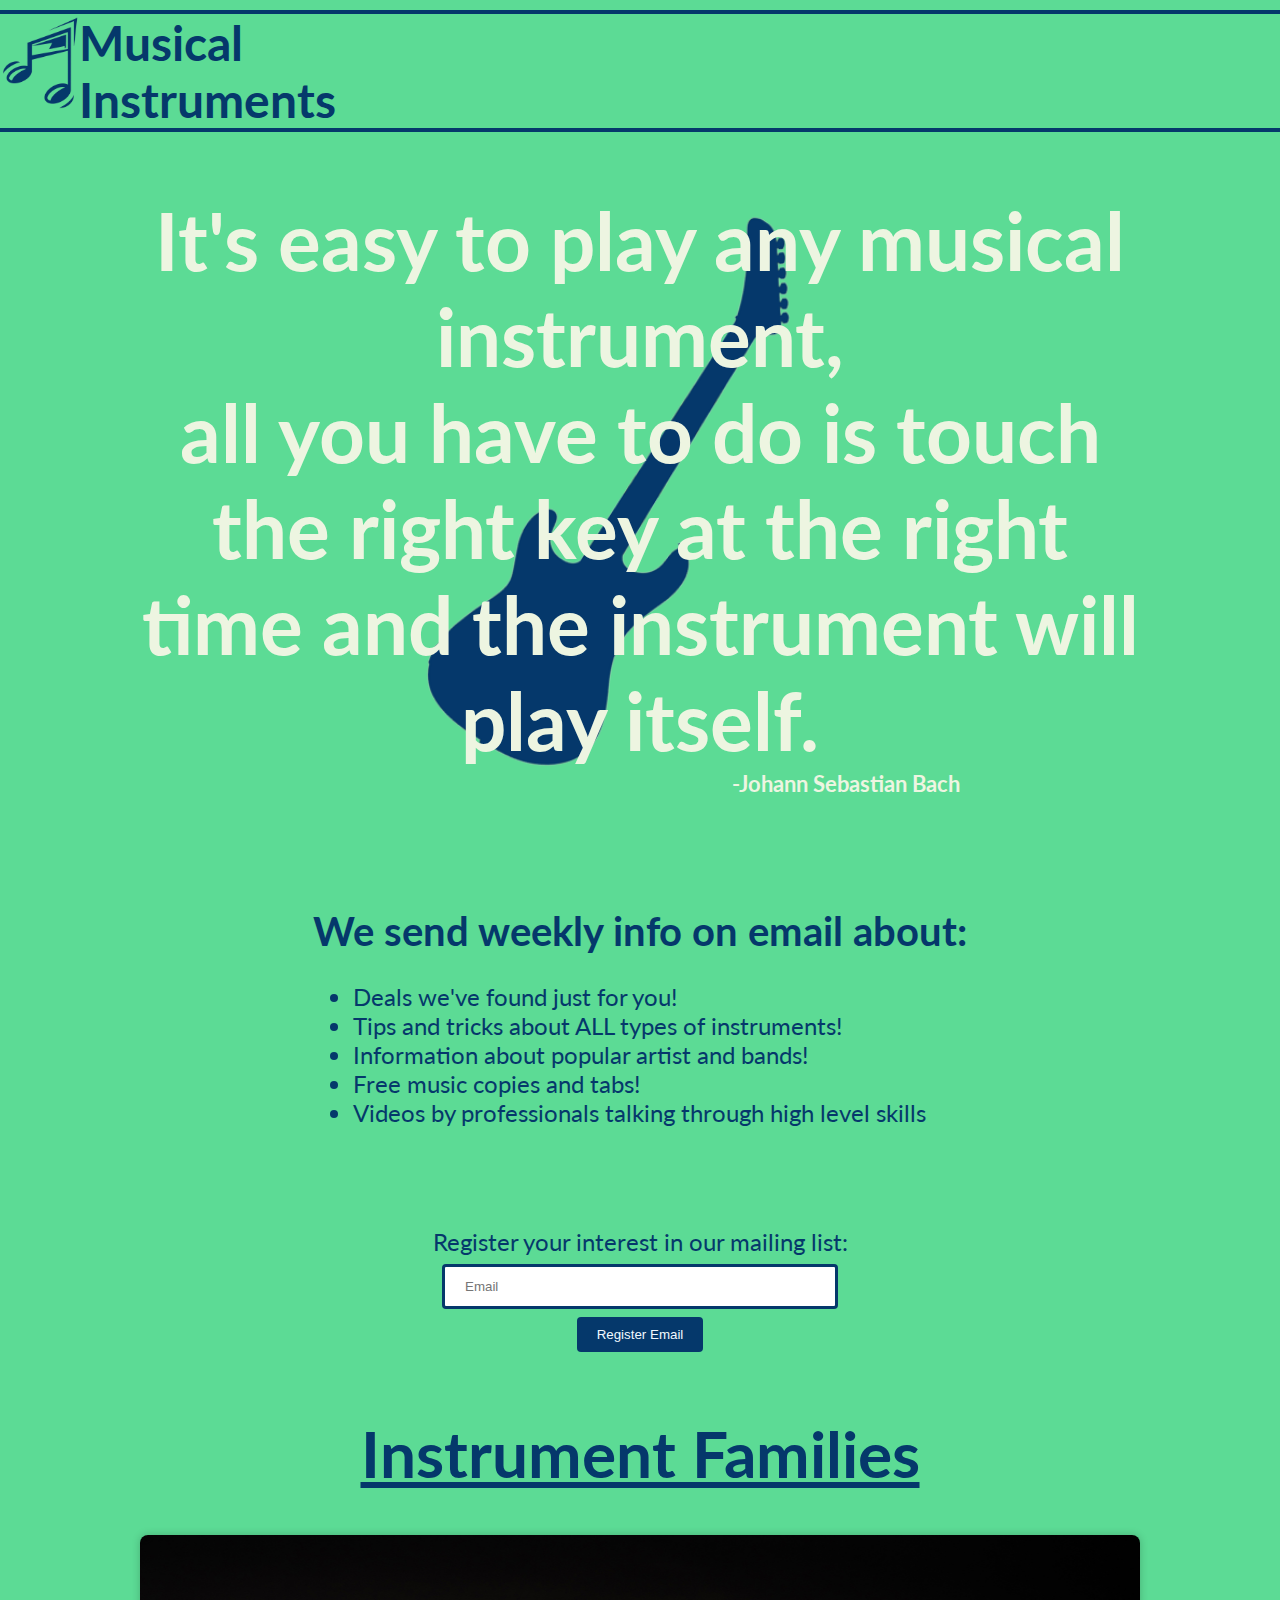
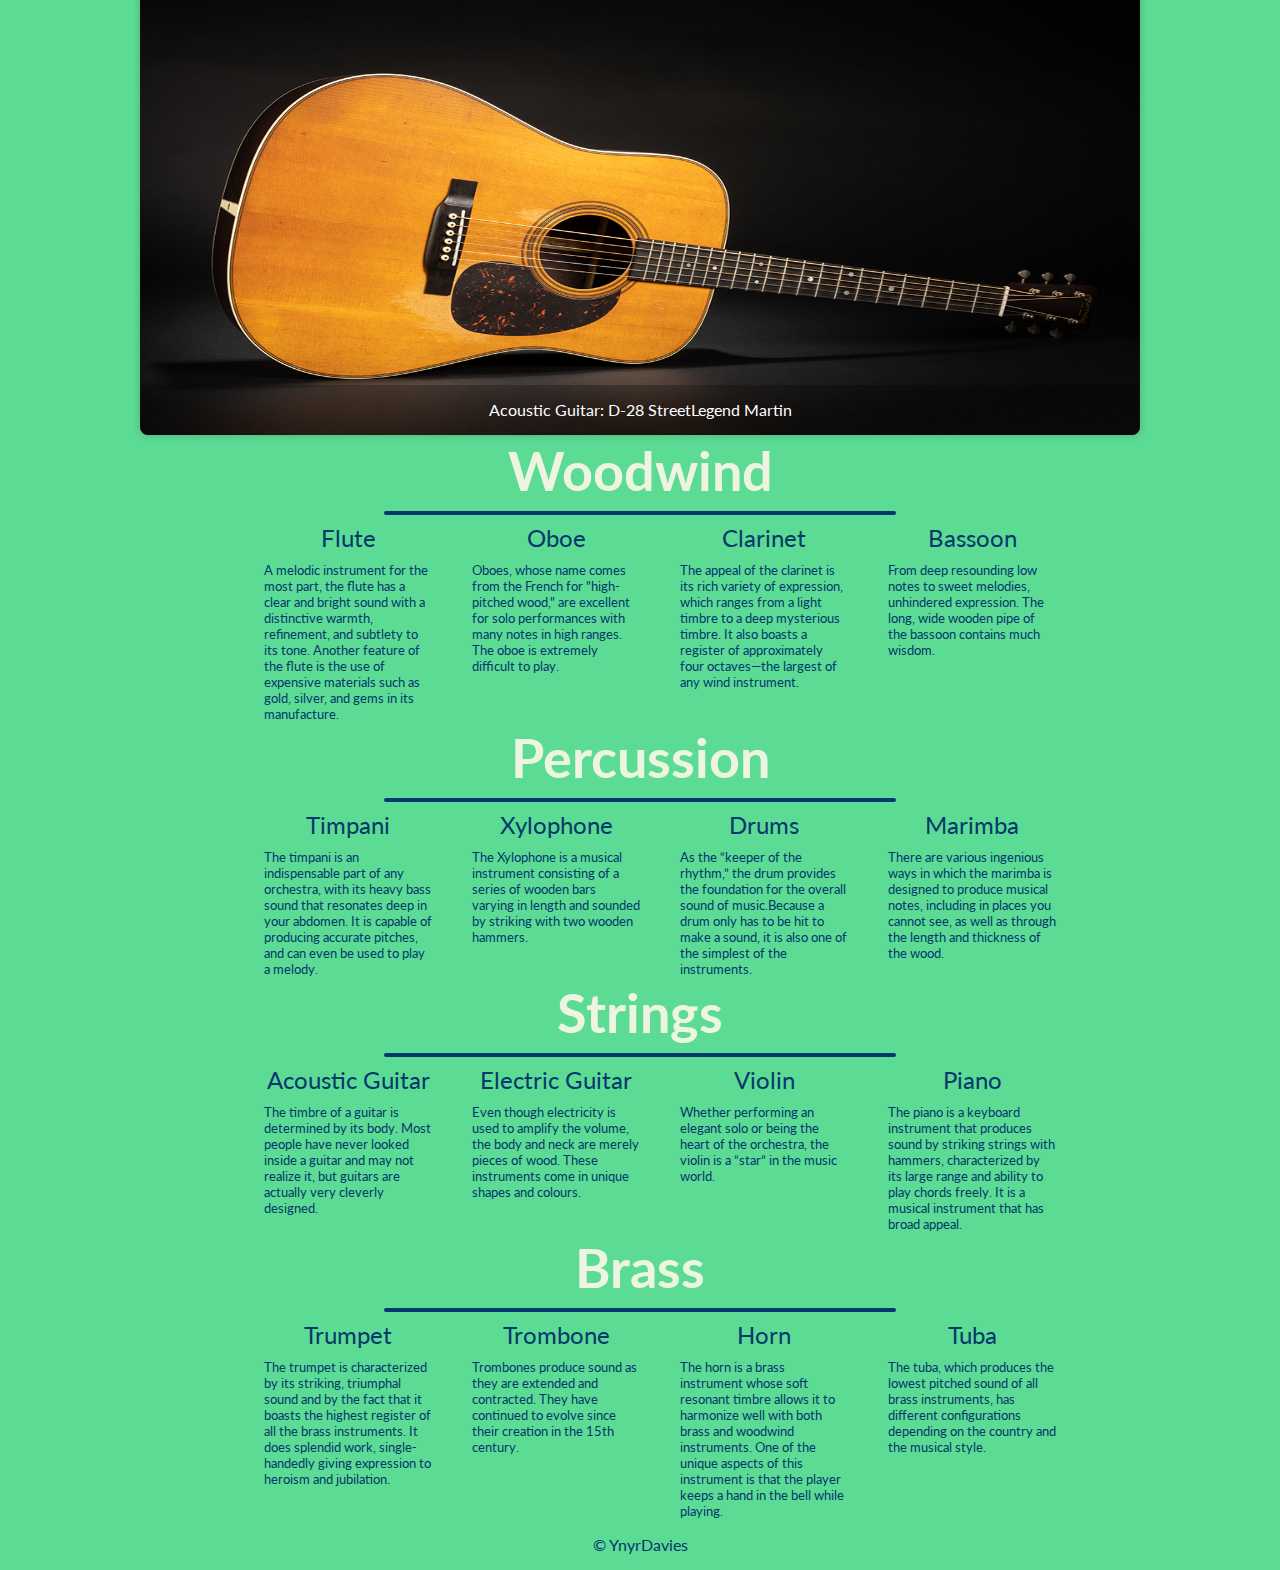
==== commit eb9e2b2f: "YES" ====
--- a/index.html
+++ b/index.html
@@ -130,7 +130,7 @@
             </ul>
             <ul class="ins-brief-info">
                 <li><a href="strings#acousticGuitar"><span>The timbre of a guitar is determined by its body. Most people have never looked inside a guitar and may not realize it, but guitars are actually very cleverly designed. </span></a></li>
-                <li><a href="strings#electricGuitar"><span>Even though electricity is used to amplify the volume, the body and neck are merely pieces of wood. These instruments come in unique shapes and colors.</span></a></li>
+                <li><a href="strings#electricGuitar"><span>Even though electricity is used to amplify the volume, the body and neck are merely pieces of wood. These instruments come in unique shapes and colours.</span></a></li>
                 <li><a href="strings#violin"><span>Whether performing an elegant solo or being the heart of the orchestra, the violin is a “star” in the music world.</span></a></li>
                 <li><a href="strings#piano"><span>The piano is a keyboard instrument that produces sound by striking strings with hammers, characterized by its large range and ability to play chords freely. It is a musical instrument that has broad appeal.</span></a></li>
             </ul>
--- a/css/burgerMenu.css
+++ b/css/burgerMenu.css
@@ -4,7 +4,7 @@
     font-size: 40px;
     background-color: transparent;
     border-color: transparent;
-    height: 0px;
+    height: 50px;
 }
 .burger:hover {
     color: #275A8C;
--- a/css/style.css
+++ b/css/style.css
@@ -291,6 +291,11 @@
     width:100%;
     text-align: center
 }
+.video {
+    margin:auto;
+    display: block;
+}
+
 @media (max-width:1400px) {
     .wrapper {
         flex-direction: column;
@@ -441,7 +446,7 @@
     }
     .ins-titles {
         margin-bottom: 7px;
-        font-size: 100%;
+        font-size: 70%;
         width:90%;
         padding-left: 0px;
     }
@@ -450,7 +455,7 @@
         width:90%;
     }
     .ins-brief-info a {
-        font-size: 70%;
+        font-size: 50%;
     }
     .wrapper2 p {
         font-size: 100%;
